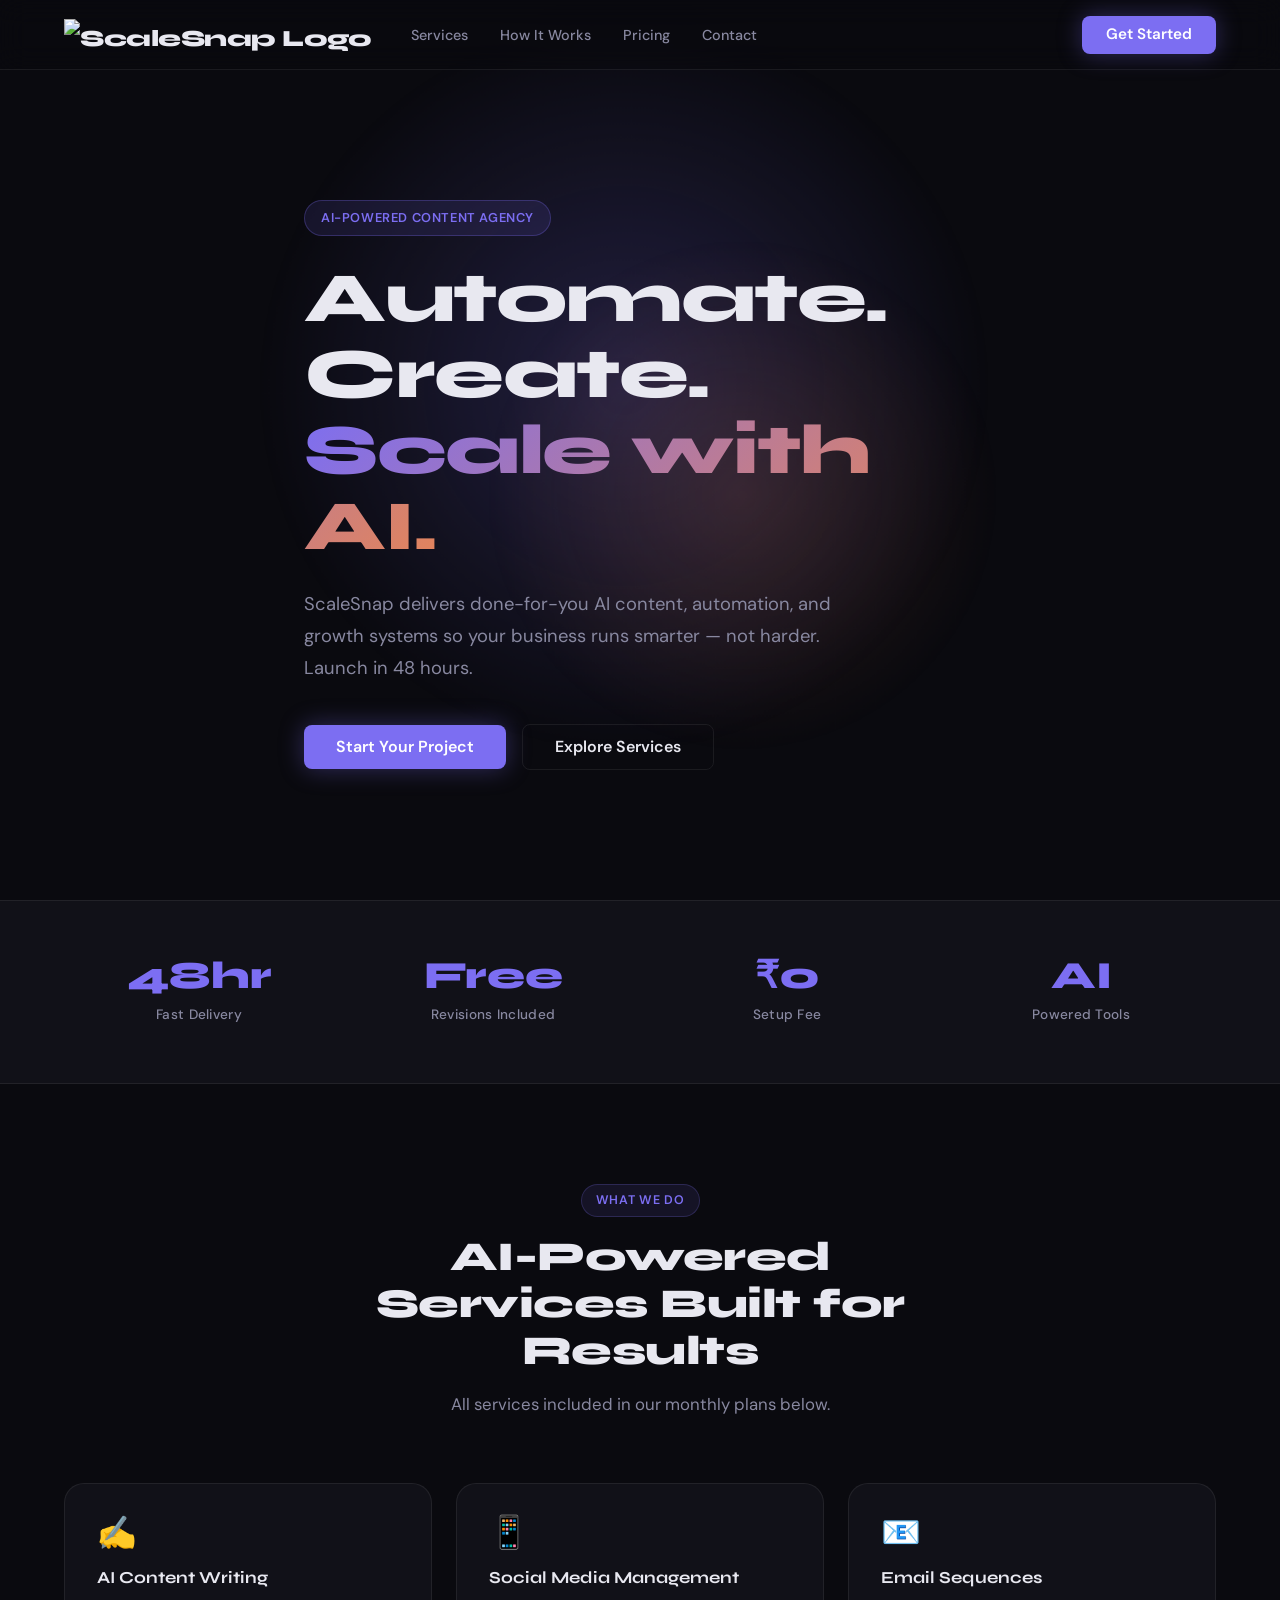
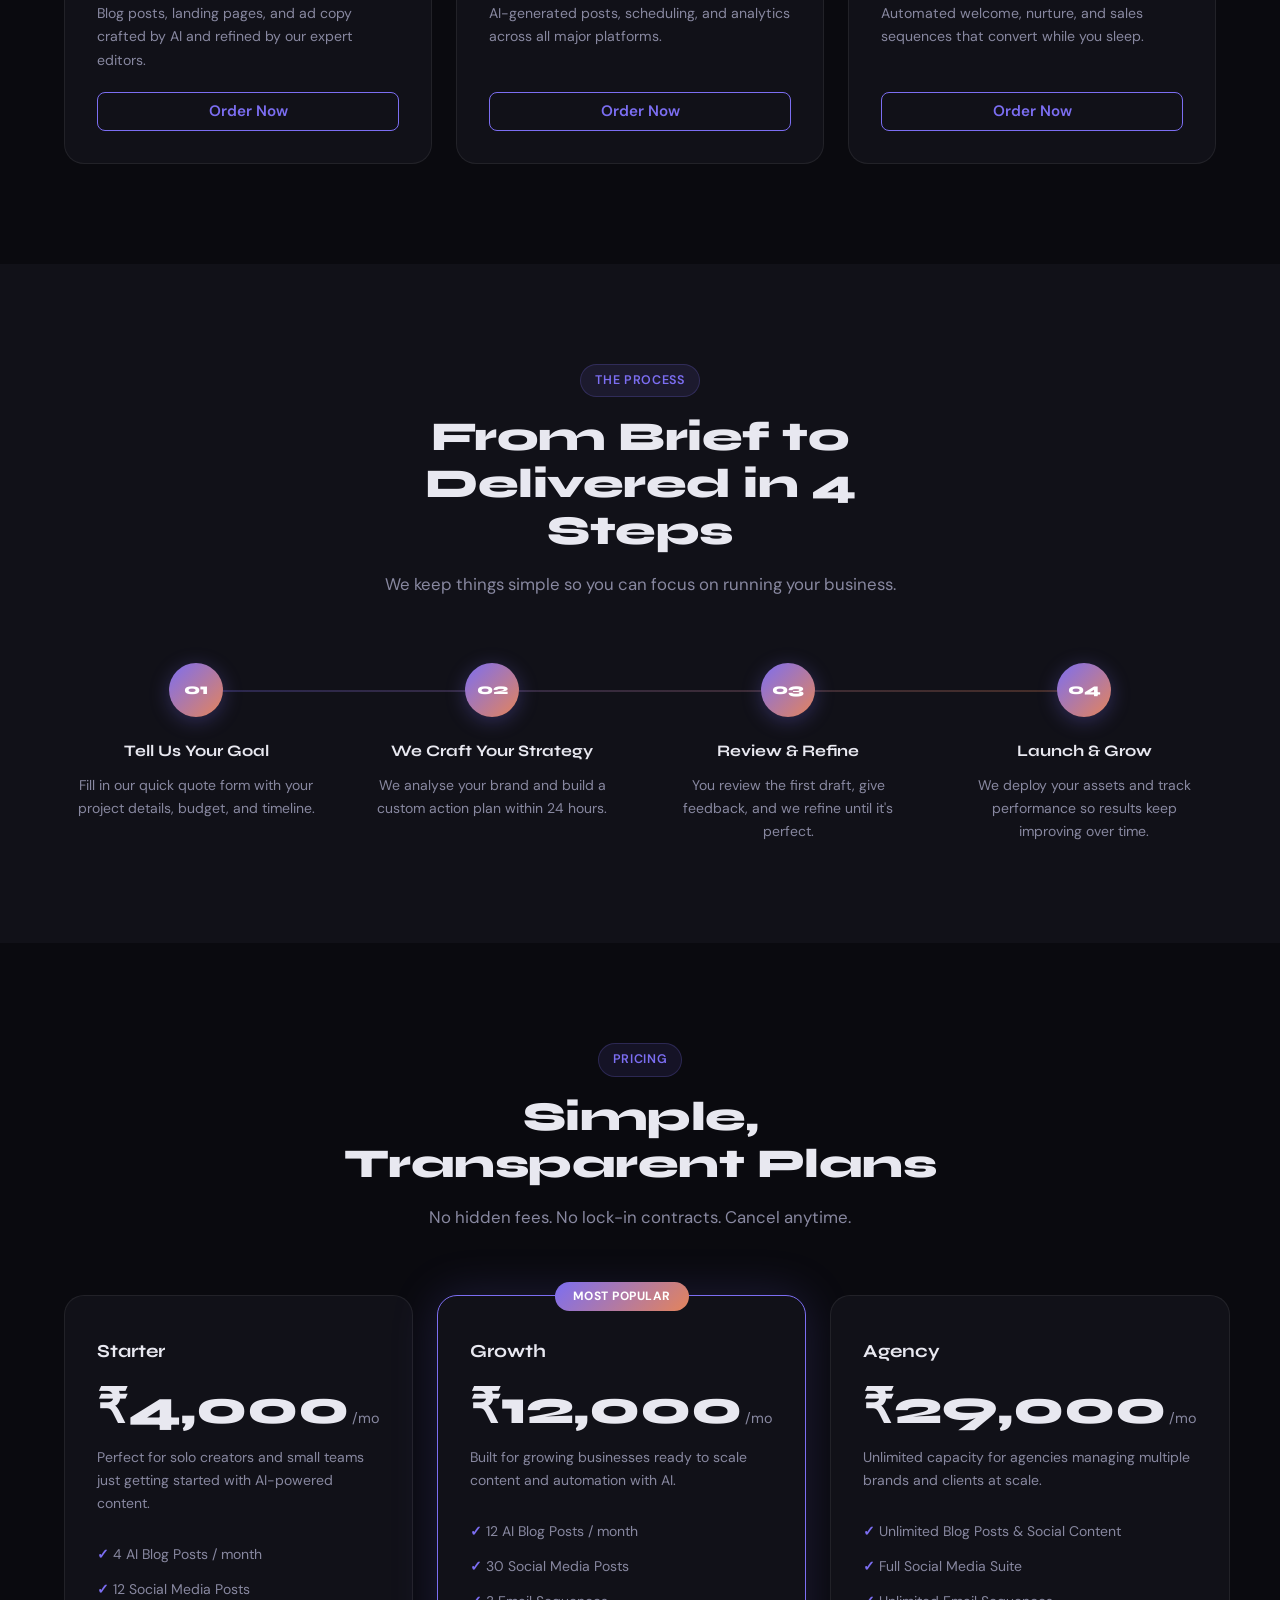
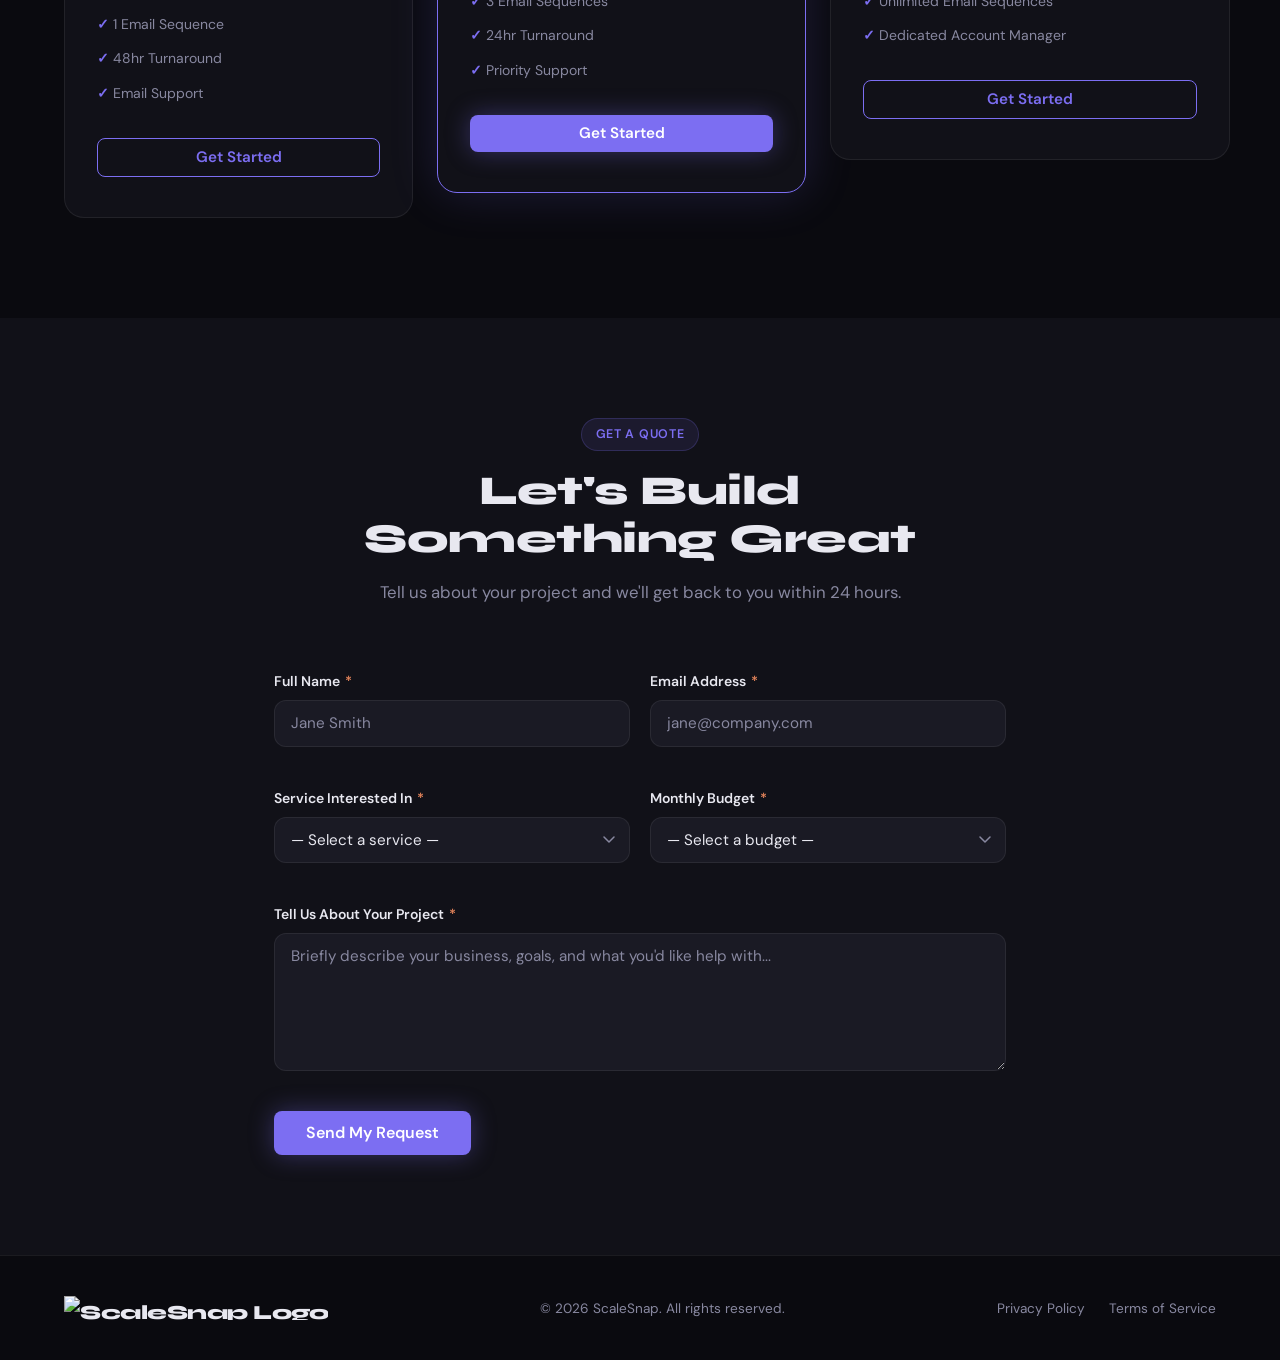
==== docs/index.html @ c2a40d29 "fix: rename website/ to docs/ and move CNAME for GitHub Pages compatibility" ====
<!DOCTYPE html>
<html lang="en">
<head>
  <meta charset="UTF-8" />
  <meta name="viewport" content="width=device-width, initial-scale=1.0" />
  <title>ScaleSnap — AI Content Agency</title>
  <meta name="description" content="ScaleSnap is an AI-powered content writing and digital marketing agency in India. We deliver blogs, social media posts, email sequences and more in 48 hours.">
  <meta name="keywords" content="content writing India, AI content agency, social media marketing India, blog writing service, email marketing India, content writing Mumbai, affordable content writing, AI marketing agency">

  <!-- Open Graph -->
  <meta property="og:title" content="ScaleSnap — AI Services Agency">
  <meta property="og:description" content="AI-powered content writing and marketing services. Delivered in 48 hours. Starting from $29.">
  <meta property="og:url" content="https://scalesnap.in">
  <meta property="og:type" content="website">

  <!-- Canonical -->
  <link rel="canonical" href="https://scalesnap.in">

  <!-- Google Fonts: Syne (headings) + DM Sans (body) -->
  <link rel="preconnect" href="https://fonts.googleapis.com" />
  <link rel="preconnect" href="https://fonts.gstatic.com" crossorigin />
  <link href="https://fonts.googleapis.com/css2?family=Syne:wght@700;800&family=DM+Sans:ital,opsz,wght@0,9..40,400;0,9..40,500;0,9..40,600;1,9..40,400&display=swap" rel="stylesheet" />

  <link rel="icon" href="data:image/svg+xml,<svg xmlns='http://www.w3.org/2000/svg' viewBox='0 0 100 100'><text y='.9em' font-size='90'>🤖</text></svg>" />
  <link rel="stylesheet" href="style.css" />

  <script type="application/ld+json">
  {
    "@context": "https://schema.org",
    "@type": "ProfessionalService",
    "name": "ScaleSnap",
    "url": "https://scalesnap.in",
    "description": "AI-powered content writing and digital marketing agency",
    "address": {
      "@type": "PostalAddress",
      "addressLocality": "Mumbai",
      "addressRegion": "Maharashtra",
      "addressCountry": "IN"
    },
    "priceRange": "₹₹",
    "serviceType": [
      "Content Writing",
      "Social Media Marketing",
      "Email Marketing",
      "SEO Strategy",
      "Video Scripts",
      "Chatbot Setup"
    ]
  }
  </script>
</head>
<body>

  <!-- ============================================================
       STICKY NAVIGATION
       - Logo, nav links, CTA button
       - Hamburger (mobile)
       - Darkens on scroll via .scrolled class added in script.js
  ============================================================ -->
  <nav id="navbar" class="navbar" role="navigation" aria-label="Main navigation">
    <div class="container nav-inner">

      <!-- Logo -->
      <a href="#" class="logo" aria-label="ScaleSnap home" style="display:flex; align-items:center; text-decoration:none; gap:4px;">
        <img src="scalesnap_logo_transparent.svg" alt="ScaleSnap Logo" height="32" style="display:block;">
      </a>

      <!-- Desktop nav links -->
      <ul class="nav-links" id="navLinks" role="list">
        <li><a href="#services">Services</a></li>
        <li><a href="#how-it-works">How It Works</a></li>
        <li><a href="#pricing">Pricing</a></li>
        <li><a href="#contact">Contact</a></li>
      </ul>

      <!-- Desktop CTA -->
      <a href="#contact" class="btn btn-primary nav-cta">Get Started</a>

      <!-- Hamburger button (mobile only) -->
      <button
        class="hamburger"
        id="hamburger"
        aria-label="Toggle navigation menu"
        aria-expanded="false"
        aria-controls="navLinks"
      >
        <span aria-hidden="true"></span>
        <span aria-hidden="true"></span>
        <span aria-hidden="true"></span>
      </button>

    </div>
  </nav>


  <!-- ============================================================
       HERO SECTION
       - Animated CSS glow orbs (two layered orbs)
       - Headline, subtext, two CTA buttons
  ============================================================ -->
  <section id="hero" class="hero" aria-label="Hero">

    <!-- Animated background orbs (pure CSS, no images needed) -->
    <div class="hero-orb hero-orb--1" aria-hidden="true"></div>
    <div class="hero-orb hero-orb--2" aria-hidden="true"></div>

    <div class="container hero-content fade-in">
      <span class="hero-badge">AI-Powered Content Agency</span>

      <h1 class="hero-headline">
        Automate. Create.<br />
        <span class="gradient-text">Scale with AI.</span>
      </h1>

      <p class="hero-subtext">
        ScaleSnap delivers done-for-you AI content, automation, and growth
        systems so your business runs smarter — not harder. Launch in 48 hours.
      </p>

      <div class="hero-actions">
        <a href="#contact" class="btn btn-primary btn-lg">Start Your Project</a>
        <a href="#services" class="btn btn-ghost btn-lg">Explore Services</a>
      </div>
    </div>

  </section>


  <!-- ============================================================
       STATS BAR
       Four key metrics shown in a horizontal strip
  ============================================================ -->
  <section class="stats-bar" aria-label="Key statistics">
    <div class="container stats-grid">

      <div class="stat-item fade-in">
        <span class="stat-number">48hr</span>
        <span class="stat-label">Fast Delivery</span>
      </div>

      <div class="stat-item fade-in">
        <span class="stat-number">Free</span>
        <span class="stat-label">Revisions Included</span>
      </div>

      <div class="stat-item fade-in">
        <span class="stat-number">₹0</span>
        <span class="stat-label">Setup Fee</span>
      </div>

      <div class="stat-item fade-in">
        <span class="stat-number">AI</span>
        <span class="stat-label">Powered Tools</span>
      </div>

    </div>
  </section>


  <!-- ============================================================
       SERVICES SECTION
       6 service cards with prices
       💳 RAZORPAY: Each "Order Now" button has a comment showing
          exactly where to paste your Razorpay payment link.
  ============================================================ -->
  <section id="services" class="section services" aria-label="Services">
    <div class="container">

      <div class="section-header fade-in">
        <span class="section-tag">What We Do</span>
        <h2>AI-Powered Services Built for Results</h2>
        <p>All services included in our monthly plans below.</p>
      </div>

      <div class="services-grid">

        <!-- Service 1: AI Content Writing -->
        <article class="service-card fade-in">
          <div class="service-icon" aria-hidden="true">✍️</div>
          <h3>AI Content Writing</h3>
          <p>Blog posts, landing pages, and ad copy crafted by AI and refined by our expert editors.</p>
          <a href="#contact" class="btn btn-outline">Order Now</a>
        </article>

        <!-- Service 2: Social Media Management -->
        <article class="service-card fade-in">
          <div class="service-icon" aria-hidden="true">📱</div>
          <h3>Social Media Management</h3>
          <p>AI-generated posts, scheduling, and analytics across all major platforms.</p>
          <a href="#contact" class="btn btn-outline">Order Now</a>
        </article>

        <!-- Service 3: Email Sequences -->
        <article class="service-card fade-in">
          <div class="service-icon" aria-hidden="true">📧</div>
          <h3>Email Sequences</h3>
          <p>Automated welcome, nurture, and sales sequences that convert while you sleep.</p>
          <a href="#contact" class="btn btn-outline">Order Now</a>
        </article>

      </div>
    </div>
  </section>


  <!-- ============================================================
       HOW IT WORKS
       4 numbered steps with a visual connector line
  ============================================================ -->
  <section id="how-it-works" class="section how-it-works" aria-label="How it works">
    <div class="container">

      <div class="section-header fade-in">
        <span class="section-tag">The Process</span>
        <h2>From Brief to Delivered in 4 Steps</h2>
        <p>
          We keep things simple so you can focus on running your business.
        </p>
      </div>

      <div class="steps-grid">

        <div class="step fade-in">
          <div class="step-number" aria-hidden="true">01</div>
          <h3>Tell Us Your Goal</h3>
          <p>Fill in our quick quote form with your project details, budget, and timeline.</p>
        </div>

        <div class="step fade-in">
          <div class="step-number" aria-hidden="true">02</div>
          <h3>We Craft Your Strategy</h3>
          <p>We analyse your brand and build a custom action plan within 24 hours.</p>
        </div>

        <div class="step fade-in">
          <div class="step-number" aria-hidden="true">03</div>
          <h3>Review &amp; Refine</h3>
          <p>You review the first draft, give feedback, and we refine until it's perfect.</p>
        </div>

        <div class="step fade-in">
          <div class="step-number" aria-hidden="true">04</div>
          <h3>Launch &amp; Grow</h3>
          <p>We deploy your assets and track performance so results keep improving over time.</p>
        </div>

      </div>
    </div>
  </section>


  <!-- ============================================================
       PRICING SECTION
       3 tiers — Starter, Growth (featured), Agency
       💳 RAZORPAY: Each plan's CTA button has a comment showing
          exactly where to paste your Razorpay payment link.
  ============================================================ -->
  <section id="pricing" class="section pricing" aria-label="Pricing">
    <div class="container">

      <div class="section-header fade-in">
        <span class="section-tag">Pricing</span>
        <h2>Simple, Transparent Plans</h2>
        <p>No hidden fees. No lock-in contracts. Cancel anytime.</p>
      </div>

      <div class="pricing-grid">

        <!-- Plan 1: Starter -->
        <div class="pricing-card fade-in">
          <h3>Starter</h3>
          <div class="price">
            <span class="price-amount">₹4,000</span>
            <span class="price-period">/mo</span>
          </div>
          <p class="price-desc">
            Perfect for solo creators and small teams just getting started with AI-powered content.
          </p>
          <ul class="price-features" aria-label="Starter plan features">
            <li>✓ 4 AI Blog Posts / month</li>
            <li>✓ 12 Social Media Posts</li>
            <li>✓ 1 Email Sequence</li>
            <li>✓ 48hr Turnaround</li>
            <li>✓ Email Support</li>
          </ul>
          <!--
            💳 RAZORPAY — Starter Plan ($49/mo)
            href="https://rzp.io/rzp/5ettcpbh"
          -->
          <a href="https://rzp.io/rzp/5ettcpbh" class="btn btn-outline btn-full">Get Started</a>
        </div>

        <!-- Plan 2: Growth (featured / most popular) -->
        <div class="pricing-card pricing-card--featured fade-in">
          <div class="pricing-badge">Most Popular</div>
          <h3>Growth</h3>
          <div class="price">
            <span class="price-amount">₹12,000</span>
            <span class="price-period">/mo</span>
          </div>
          <p class="price-desc">
            Built for growing businesses ready to scale content and automation with AI.
          </p>
          <ul class="price-features" aria-label="Growth plan features">
            <li>✓ 12 AI Blog Posts / month</li>
            <li>✓ 30 Social Media Posts</li>
            <li>✓ 3 Email Sequences</li>
            <li>✓ 24hr Turnaround</li>
            <li>✓ Priority Support</li>
          </ul>
          <!--
            💳 RAZORPAY — Growth Plan ($149/mo)
            href="https://rzp.io/rzp/rXSdDJ0"
          -->
          <a href="https://rzp.io/rzp/rXSdDJ0" class="btn btn-primary btn-full">Get Started</a>
        </div>

        <!-- Plan 3: Agency -->
        <div class="pricing-card fade-in">
          <h3>Agency</h3>
          <div class="price">
            <span class="price-amount">₹29,000</span>
            <span class="price-period">/mo</span>
          </div>
          <p class="price-desc">
            Unlimited capacity for agencies managing multiple brands and clients at scale.
          </p>
          <ul class="price-features" aria-label="Agency plan features">
            <li>✓ Unlimited Blog Posts & Social Content</li>
            <li>✓ Full Social Media Suite</li>
            <li>✓ Unlimited Email Sequences</li>
            <li>✓ Dedicated Account Manager</li>
          </ul>
          <!--
            💳 RAZORPAY — Agency Plan ($349/mo)
            href="https://rzp.io/rzp/xz3E1vG"
          -->
          <a href="https://rzp.io/rzp/xz3E1vG" class="btn btn-outline btn-full">Get Started</a>
        </div>

      </div>
    </div>
  </section>


  <!-- ============================================================
       CONTACT / QUOTE FORM
       Fields: Name, Email, Service, Budget, Message
       - All fields required with inline error messages
       - Loading spinner on submit button
       - In-page success message on success
       - Redirects to thank-you.html after 2 seconds
  ============================================================ -->
  <section id="contact" class="section contact" aria-label="Get a quote">
    <div class="container contact-inner">

      <div class="section-header fade-in">
        <span class="section-tag">Get a Quote</span>
        <h2>Let's Build Something Great</h2>
        <p>Tell us about your project and we'll get back to you within 24 hours.</p>
      </div>

      <!--
        FORMSPREE: Form submissions go to scalesnap.in@gmail.com via Formspree.
        Sign up free at formspree.io → create form → replace YOUR_FORM_ID below.
      -->
      <form
        id="quoteForm"
        class="quote-form fade-in"
        action="https://formspree.io/f/mojrjlkk"
        method="POST"
        novalidate
      >

        <!-- Name -->
        <div class="form-group">
          <label for="name">Full Name <span class="required-star" aria-hidden="true">*</span></label>
          <input
            type="text"
            id="name"
            name="name"
            placeholder="Jane Smith"
            autocomplete="name"
            aria-required="true"
            aria-describedby="nameError"
          />
          <span class="form-error" id="nameError" role="alert" aria-live="polite"></span>
        </div>

        <!-- Email -->
        <div class="form-group">
          <label for="email">Email Address <span class="required-star" aria-hidden="true">*</span></label>
          <input
            type="email"
            id="email"
            name="email"
            placeholder="jane@company.com"
            autocomplete="email"
            aria-required="true"
            aria-describedby="emailError"
          />
          <span class="form-error" id="emailError" role="alert" aria-live="polite"></span>
        </div>

        <!-- Service dropdown -->
        <div class="form-group">
          <label for="service">Service Interested In <span class="required-star" aria-hidden="true">*</span></label>
          <select
            id="service"
            name="service"
            aria-required="true"
            aria-describedby="serviceError"
          >
            <option value="" disabled selected hidden>— Select a service —</option>
            <option value="ai-content">AI Content Writing</option>
            <option value="social-media">Social Media Management</option>
            <option value="email-sequences">Email Sequences</option>
            <option value="bundle">Custom Bundle</option>
          </select>
          <span class="form-error" id="serviceError" role="alert" aria-live="polite"></span>
        </div>

        <!-- Budget dropdown -->
        <div class="form-group">
          <label for="budget">Monthly Budget <span class="required-star" aria-hidden="true">*</span></label>
          <select
            id="budget"
            name="budget"
            aria-required="true"
            aria-describedby="budgetError"
          >
            <option value="" disabled selected hidden>— Select a budget —</option>
            <option value="under-50">Under $50</option>
            <option value="50-150">$50 – $150</option>
            <option value="150-350">$150 – $350</option>
            <option value="350-plus">$350+</option>
          </select>
          <span class="form-error" id="budgetError" role="alert" aria-live="polite"></span>
        </div>

        <!-- Message textarea (full width) -->
        <div class="form-group form-group--full">
          <label for="message">Tell Us About Your Project <span class="required-star" aria-hidden="true">*</span></label>
          <textarea
            id="message"
            name="message"
            rows="5"
            placeholder="Briefly describe your business, goals, and what you'd like help with..."
            aria-required="true"
            aria-describedby="messageError"
          ></textarea>
          <span class="form-error" id="messageError" role="alert" aria-live="polite"></span>
        </div>

        <!-- Submit button (full width) -->
        <div class="form-group form-group--full form-submit-wrap">
          <button type="submit" class="btn btn-primary btn-lg" id="submitBtn">
            <span class="btn-text">Send My Request</span>
            <!-- Spinner shown while submitting -->
            <span class="btn-spinner" aria-hidden="true"></span>
          </button>
        </div>

        <!-- In-page success message (hidden until form submits successfully) -->
        <div
          class="form-success"
          id="formSuccess"
          role="status"
          aria-live="polite"
          hidden
        >
          <span class="success-icon" aria-hidden="true">🎉</span>
          <strong>You're all set! Your request has been received.</strong>
          <p>Redirecting you to your confirmation page in a moment…</p>
        </div>

      </form>
    </div>
  </section>


  <!-- ============================================================
       FOOTER
  ============================================================ -->
  <footer class="footer" role="contentinfo">
    <div class="container footer-inner">
      <a href="#" class="logo footer-logo" aria-label="ScaleSnap home" style="display:flex; align-items:center; text-decoration:none; gap:4px;">
        <img src="scalesnap_logo_transparent.svg" alt="ScaleSnap Logo" height="24" style="display:block;">
      </a>
      <p class="footer-copy">&copy; 2026 ScaleSnap. All rights reserved.</p>
      <nav class="footer-links" aria-label="Footer links">
        <!--
          💳 RAZORPAY: You can optionally link to a standalone payment page here.
          Replace "#" with your Razorpay hosted payment page URL if needed.
        -->
        <a href="#">Privacy Policy</a>
        <a href="#">Terms of Service</a>
      </nav>
    </div>
  </footer>


  <!-- Back-to-top button (appears after 300px scroll, handled by script.js) -->
  <button
    class="back-to-top"
    id="backToTop"
    aria-label="Scroll back to top"
    title="Back to top"
  >&#8679;</button>


  <script src="script.js"></script>
</body>
</html>
---- docs/style.css ----
/* ============================================================
   SCALESNAP — STYLESHEET
   Dark theme AI agency website
   Pure CSS — no frameworks
   ============================================================ */


/* ============================================================
   1. CSS CUSTOM PROPERTIES (design tokens)
   Change colours/fonts here — they cascade everywhere.
============================================================ */
:root {
  /* Colours */
  --bg:           #0a0a0f;   /* page background */
  --surface:      #111118;   /* card / section background */
  --surface-2:    #1a1a24;   /* input / elevated surface */
  --border:       rgba(255, 255, 255, 0.07);
  --accent:       #7c6ef2;   /* purple */
  --accent-hover: #9183f5;
  --accent-2:     #e4845a;   /* orange */
  --text:         #e8e8f0;
  --text-muted:   #8888a0;
  --error:        #e05a5a;

  /* Typography */
  --font-head: 'Syne', sans-serif;
  --font-body: 'DM Sans', sans-serif;

  /* Spacing / Layout */
  --radius:     12px;
  --radius-lg:  20px;
  --container:  1200px;
  --nav-h:      70px;

  /* Motion */
  --transition: 0.25s ease;
}


/* ============================================================
   2. RESET & BASE
============================================================ */
*,
*::before,
*::after {
  box-sizing: border-box;
  margin: 0;
  padding: 0;
}

html {
  scroll-behavior: smooth;
  font-size: 16px;
  -webkit-text-size-adjust: 100%;
}

body {
  background-color: var(--bg);
  color: var(--text);
  font-family: var(--font-body);
  font-size: 1rem;
  line-height: 1.7;
  overflow-x: hidden;
}

img,
svg {
  display: block;
  max-width: 100%;
}

a {
  color: inherit;
  text-decoration: none;
}

ul {
  list-style: none;
}

button {
  font-family: var(--font-body);
}


/* ============================================================
   3. UTILITY CLASSES
============================================================ */

/* Centred max-width wrapper */
.container {
  width: 100%;
  max-width: var(--container);
  margin-inline: auto;
  padding-inline: 24px;
}

/* Purple → orange gradient text */
.gradient-text {
  background: linear-gradient(135deg, var(--accent) 0%, var(--accent-2) 100%);
  -webkit-background-clip: text;
  -webkit-text-fill-color: transparent;
  background-clip: text;
}


/* ============================================================
   4. BUTTONS
============================================================ */
.btn {
  display: inline-flex;
  align-items: center;
  justify-content: center;
  gap: 8px;
  padding: 11px 24px;
  border-radius: 8px;
  font-family: var(--font-body);
  font-size: 0.95rem;
  font-weight: 600;
  line-height: 1;
  cursor: pointer;
  border: none;
  transition: background var(--transition),
              color var(--transition),
              border-color var(--transition),
              box-shadow var(--transition),
              transform var(--transition);
  white-space: nowrap;
  text-decoration: none;
  position: relative;
  overflow: hidden;
}

.btn-lg {
  padding: 14px 32px;
  font-size: 1rem;
}

/* Primary — filled purple */
.btn-primary {
  background: var(--accent);
  color: #fff;
  box-shadow: 0 0 24px rgba(124, 110, 242, 0.35);
}
.btn-primary:hover {
  background: var(--accent-hover);
  box-shadow: 0 0 40px rgba(124, 110, 242, 0.55);
  transform: translateY(-2px);
}
.btn-primary:active {
  transform: translateY(0);
}

/* Ghost — transparent with border */
.btn-ghost {
  background: transparent;
  color: var(--text);
  border: 1px solid var(--border);
}
.btn-ghost:hover {
  background: var(--surface-2);
  border-color: var(--accent);
  color: var(--accent);
  transform: translateY(-2px);
}

/* Outline — transparent with accent border */
.btn-outline {
  background: transparent;
  color: var(--accent);
  border: 1px solid var(--accent);
}
.btn-outline:hover {
  background: var(--accent);
  color: #fff;
  transform: translateY(-2px);
}

/* Full-width variant */
.btn-full {
  width: 100%;
}

/* Loading state */
.btn-spinner {
  display: none;
  width: 16px;
  height: 16px;
  border: 2px solid rgba(255, 255, 255, 0.3);
  border-top-color: #fff;
  border-radius: 50%;
  animation: spin 0.7s linear infinite;
  flex-shrink: 0;
}

.btn--loading {
  pointer-events: none;
}

.btn--loading .btn-text {
  opacity: 0.6;
}

.btn--loading .btn-spinner {
  display: inline-block;
}


/* ============================================================
   5. FADE-IN SCROLL ANIMATIONS
   Elements start hidden; script.js adds .visible when
   they enter the viewport via IntersectionObserver.
============================================================ */
.fade-in {
  opacity: 0;
  transform: translateY(28px);
  transition: opacity 0.55s ease, transform 0.55s ease;
}

.fade-in.visible {
  opacity: 1;
  transform: translateY(0);
}


/* ============================================================
   6. NAVIGATION
============================================================ */
.navbar {
  position: fixed;
  top: 0;
  left: 0;
  right: 0;
  z-index: 200;
  height: var(--nav-h);
  background: rgba(10, 10, 15, 0.45);
  backdrop-filter: blur(14px);
  -webkit-backdrop-filter: blur(14px);
  border-bottom: 1px solid var(--border);
  transition: background var(--transition);
}

/* Darker on scroll — class added by script.js */
.navbar.scrolled {
  background: rgba(10, 10, 15, 0.92);
}

.nav-inner {
  display: flex;
  align-items: center;
  height: var(--nav-h);
  gap: 40px;
}

/* Logo */
.logo {
  font-family: var(--font-head);
  font-size: 1.45rem;
  font-weight: 800;
  letter-spacing: -0.5px;
  flex-shrink: 0;
  color: var(--text);
  transition: opacity var(--transition);
}
.logo:hover {
  opacity: 0.85;
}
.logo span {
  color: var(--accent);
}

/* Nav links (desktop) */
.nav-links {
  display: flex;
  align-items: center;
  gap: 32px;
  margin-right: auto;
}

.nav-links a {
  color: var(--text-muted);
  font-size: 0.9rem;
  font-weight: 500;
  transition: color var(--transition);
}

.nav-links a:hover {
  color: var(--text);
}

/* CTA button in nav */
.nav-cta {
  margin-left: auto;
}

/* Hamburger button (hidden on desktop) */
.hamburger {
  display: none;
  flex-direction: column;
  justify-content: center;
  gap: 5px;
  width: 40px;
  height: 40px;
  background: none;
  border: none;
  cursor: pointer;
  padding: 4px;
  margin-left: auto;
  flex-shrink: 0;
}

.hamburger span {
  display: block;
  width: 24px;
  height: 2px;
  background: var(--text);
  border-radius: 2px;
  transition: transform 0.3s ease, opacity 0.3s ease;
}

/* Hamburger → X animation when menu is open */
.hamburger.active span:nth-child(1) {
  transform: translateY(7px) rotate(45deg);
}
.hamburger.active span:nth-child(2) {
  opacity: 0;
  transform: scaleX(0);
}
.hamburger.active span:nth-child(3) {
  transform: translateY(-7px) rotate(-45deg);
}


/* ============================================================
   7. HERO SECTION
============================================================ */
.hero {
  position: relative;
  min-height: 100vh;
  display: flex;
  align-items: center;
  overflow: hidden;
  padding-top: var(--nav-h);
}

/* -- Animated glow orbs -- */
.hero-orb {
  position: absolute;
  border-radius: 50%;
  pointer-events: none;
  will-change: transform, opacity;
}

.hero-orb--1 {
  width: 800px;
  height: 800px;
  background: radial-gradient(circle at center,
    rgba(124, 110, 242, 0.22) 0%,
    transparent 65%
  );
  top: 50%;
  left: 50%;
  transform: translate(-52%, -58%);
  animation: orbFloat 7s ease-in-out infinite alternate;
}

.hero-orb--2 {
  width: 560px;
  height: 560px;
  background: radial-gradient(circle at center,
    rgba(228, 132, 90, 0.16) 0%,
    transparent 65%
  );
  top: 55%;
  left: 58%;
  transform: translate(-50%, -50%);
  animation: orbFloat 9s ease-in-out infinite alternate-reverse;
  animation-delay: 2s;
}

@keyframes orbFloat {
  0%   { transform: translate(-52%, -58%) scale(1);    opacity: 0.6; }
  100% { transform: translate(-52%, -58%) scale(1.25); opacity: 1;   }
}

/* Offset the second orb from the same transform origin */
.hero-orb--2 {
  animation-name: orbFloat2;
}

@keyframes orbFloat2 {
  0%   { transform: translate(-50%, -50%) scale(1);    opacity: 0.5; }
  100% { transform: translate(-44%, -44%) scale(1.15); opacity: 0.9; }
}

/* Hero content sits on top of orbs */
.hero-content {
  position: relative;
  z-index: 1;
  max-width: 720px;
  padding-block: 80px;
}

.hero-badge {
  display: inline-block;
  background: rgba(124, 110, 242, 0.12);
  color: var(--accent);
  border: 1px solid rgba(124, 110, 242, 0.28);
  border-radius: 100px;
  padding: 6px 16px;
  font-size: 0.8rem;
  font-weight: 600;
  letter-spacing: 0.6px;
  text-transform: uppercase;
  margin-bottom: 24px;
}

.hero-headline {
  font-family: var(--font-head);
  font-size: clamp(2.6rem, 5.5vw, 4.8rem);
  font-weight: 800;
  line-height: 1.08;
  letter-spacing: -1.5px;
  margin-bottom: 24px;
}

.hero-subtext {
  font-size: clamp(1rem, 1.8vw, 1.15rem);
  color: var(--text-muted);
  max-width: 540px;
  margin-bottom: 40px;
  line-height: 1.75;
}

.hero-actions {
  display: flex;
  align-items: center;
  gap: 16px;
  flex-wrap: wrap;
}


/* ============================================================
   8. STATS BAR
============================================================ */
.stats-bar {
  background: var(--surface);
  border-block: 1px solid var(--border);
  padding-block: 44px;
}

.stats-grid {
  display: grid;
  grid-template-columns: repeat(4, 1fr);
  gap: 24px;
}

.stat-item {
  display: flex;
  flex-direction: column;
  align-items: center;
  text-align: center;
  padding: 12px;
}

.stat-number {
  display: block;
  font-family: var(--font-head);
  font-size: clamp(1.8rem, 3vw, 2.4rem);
  font-weight: 800;
  color: var(--accent);
  line-height: 1;
  margin-bottom: 8px;
}

.stat-label {
  font-size: 0.85rem;
  color: var(--text-muted);
  font-weight: 500;
  letter-spacing: 0.3px;
}


/* ============================================================
   9. SHARED SECTION STYLES
============================================================ */
.section {
  padding-block: 100px;
}

.section-header {
  text-align: center;
  max-width: 620px;
  margin-inline: auto;
  margin-bottom: 64px;
}

.section-tag {
  display: inline-block;
  background: rgba(124, 110, 242, 0.1);
  color: var(--accent);
  border: 1px solid rgba(124, 110, 242, 0.22);
  border-radius: 100px;
  padding: 5px 14px;
  font-size: 0.78rem;
  font-weight: 600;
  letter-spacing: 0.7px;
  text-transform: uppercase;
  margin-bottom: 16px;
}

.section-header h2 {
  font-family: var(--font-head);
  font-size: clamp(1.9rem, 3.2vw, 2.7rem);
  font-weight: 800;
  letter-spacing: -0.5px;
  line-height: 1.15;
  margin-bottom: 16px;
}

.section-header p {
  color: var(--text-muted);
  font-size: 1.05rem;
  line-height: 1.7;
}


/* ============================================================
   10. SERVICES GRID
============================================================ */
.services {
  background: var(--bg);
}

.services-grid {
  display: grid;
  grid-template-columns: repeat(3, 1fr);
  gap: 24px;
}

.service-card {
  background: var(--surface);
  border: 1px solid var(--border);
  border-radius: var(--radius-lg);
  padding: 32px;
  display: flex;
  flex-direction: column;
  gap: 0;
  transition: transform var(--transition),
              border-color var(--transition),
              box-shadow var(--transition);
}

.service-card:hover {
  transform: translateY(-6px);
  border-color: rgba(124, 110, 242, 0.4);
  box-shadow: 0 12px 48px rgba(124, 110, 242, 0.14);
}

.service-icon {
  font-size: 2rem;
  margin-bottom: 16px;
  display: block;
  line-height: 1;
}

.service-card h3 {
  font-family: var(--font-head);
  font-size: 1.05rem;
  font-weight: 700;
  margin-bottom: 10px;
  color: var(--text);
}

.service-card p {
  color: var(--text-muted);
  font-size: 0.88rem;
  line-height: 1.65;
  flex: 1;
  margin-bottom: 20px;
}

.service-price {
  font-size: 0.88rem;
  color: var(--text-muted);
  margin-bottom: 20px;
}

.service-price strong {
  color: var(--accent-2);
  font-size: 1.15rem;
  font-weight: 700;
}


/* ============================================================
   11. HOW IT WORKS
============================================================ */
.how-it-works {
  background: var(--surface);
}

.steps-grid {
  display: grid;
  grid-template-columns: repeat(4, 1fr);
  gap: 32px;
  position: relative;
}

/* Horizontal connector line between steps (desktop only) */
.steps-grid::before {
  content: '';
  position: absolute;
  top: 27px; /* aligns with center of step number circles */
  left: calc(12.5% + 12px);
  right: calc(12.5% + 12px);
  height: 2px;
  background: linear-gradient(90deg, var(--accent), var(--accent-2));
  opacity: 0.25;
  pointer-events: none;
}

.step {
  display: flex;
  flex-direction: column;
  align-items: center;
  text-align: center;
  padding: 0 8px;
  position: relative;
  z-index: 1; /* sits above the connector line */
}

.step-number {
  display: inline-flex;
  align-items: center;
  justify-content: center;
  width: 54px;
  height: 54px;
  border-radius: 50%;
  background: linear-gradient(135deg, var(--accent) 0%, var(--accent-2) 100%);
  font-family: var(--font-head);
  font-size: 0.95rem;
  font-weight: 800;
  color: #fff;
  margin-bottom: 20px;
  flex-shrink: 0;
  box-shadow: 0 4px 20px rgba(124, 110, 242, 0.3);
}

.step h3 {
  font-family: var(--font-head);
  font-size: 1rem;
  font-weight: 700;
  margin-bottom: 10px;
  color: var(--text);
}

.step p {
  color: var(--text-muted);
  font-size: 0.875rem;
  line-height: 1.65;
}


/* ============================================================
   12. PRICING
============================================================ */
.pricing {
  background: var(--bg);
}

.pricing-grid {
  display: grid;
  grid-template-columns: repeat(3, 1fr);
  gap: 24px;
  align-items: start;
}

.pricing-card {
  background: var(--surface);
  border: 1px solid var(--border);
  border-radius: var(--radius-lg);
  padding: 40px 32px;
  position: relative;
  transition: transform var(--transition), box-shadow var(--transition);
}

.pricing-card:hover {
  transform: translateY(-4px);
}

/* Featured card styling */
.pricing-card--featured {
  border-color: var(--accent);
  box-shadow: 0 0 48px rgba(124, 110, 242, 0.18);
  transform: scale(1.04);
}

.pricing-card--featured:hover {
  transform: scale(1.04) translateY(-4px);
}

.pricing-badge {
  position: absolute;
  top: -14px;
  left: 50%;
  transform: translateX(-50%);
  background: linear-gradient(135deg, var(--accent) 0%, var(--accent-2) 100%);
  color: #fff;
  font-size: 0.75rem;
  font-weight: 700;
  padding: 4px 18px;
  border-radius: 100px;
  letter-spacing: 0.5px;
  text-transform: uppercase;
  white-space: nowrap;
}

.pricing-card h3 {
  font-family: var(--font-head);
  font-size: 1.15rem;
  font-weight: 700;
  margin-bottom: 16px;
  color: var(--text);
}

.price {
  display: flex;
  align-items: baseline;
  gap: 3px;
  margin-bottom: 14px;
}

.price-amount {
  font-family: var(--font-head);
  font-size: 3rem;
  font-weight: 800;
  color: var(--text);
  line-height: 1;
}

.price-period {
  color: var(--text-muted);
  font-size: 0.9rem;
}

.price-desc {
  color: var(--text-muted);
  font-size: 0.875rem;
  line-height: 1.65;
  margin-bottom: 28px;
}

.price-features {
  display: flex;
  flex-direction: column;
  gap: 11px;
  margin-bottom: 32px;
}

.price-features li {
  font-size: 0.875rem;
  color: var(--text-muted);
}

/* Style the checkmark character */
.price-features li::first-letter {
  color: var(--accent);
  font-weight: 700;
}


/* ============================================================
   13. CONTACT / QUOTE FORM
============================================================ */
.contact {
  background: var(--surface);
}

.contact-inner {
  max-width: 780px;
  margin-inline: auto;
}

/* Two-column form grid */
.quote-form {
  display: grid;
  grid-template-columns: 1fr 1fr;
  gap: 20px;
}

.form-group {
  display: flex;
  flex-direction: column;
  gap: 6px;
}

/* Full-width form group spans both columns */
.form-group--full {
  grid-column: 1 / -1;
}

label {
  font-size: 0.875rem;
  font-weight: 600;
  color: var(--text);
}

.required-star {
  color: var(--accent-2);
  margin-left: 2px;
}

/* Shared input/select/textarea styles */
input,
select,
textarea {
  background: var(--surface-2);
  border: 1px solid var(--border);
  border-radius: var(--radius);
  color: var(--text);
  font-family: var(--font-body);
  font-size: 0.95rem;
  line-height: 1.5;
  padding: 11px 16px;
  width: 100%;
  outline: none;
  transition: border-color var(--transition), box-shadow var(--transition);
}

/* Custom select arrow */
select {
  appearance: none;
  -webkit-appearance: none;
  background-image: url("data:image/svg+xml,%3Csvg xmlns='http://www.w3.org/2000/svg' width='12' height='7' viewBox='0 0 12 7'%3E%3Cpath d='M1 1l5 5 5-5' stroke='%238888a0' stroke-width='1.5' fill='none' stroke-linecap='round' stroke-linejoin='round'/%3E%3C/svg%3E");
  background-repeat: no-repeat;
  background-position: right 14px center;
  padding-right: 40px;
  cursor: pointer;
}

/* Placeholder colour */
input::placeholder,
textarea::placeholder {
  color: var(--text-muted);
  opacity: 1;
}

/* Select placeholder option */
select option[value=""] {
  color: var(--text-muted);
}

select option {
  background: var(--surface-2);
  color: var(--text);
}

/* Focus ring */
input:focus,
select:focus,
textarea:focus {
  border-color: var(--accent);
  box-shadow: 0 0 0 3px rgba(124, 110, 242, 0.18);
}

/* Error state */
input.error,
select.error,
textarea.error {
  border-color: var(--error);
  box-shadow: 0 0 0 3px rgba(224, 90, 90, 0.15);
}

textarea {
  resize: vertical;
  min-height: 120px;
}

/* Inline validation error text */
.form-error {
  font-size: 0.8rem;
  color: var(--error);
  min-height: 1.1em;
  line-height: 1.4;
}

.form-submit-wrap {
  align-items: flex-start;
}

/* Success message shown after submit */
.form-success {
  grid-column: 1 / -1;
  background: rgba(124, 110, 242, 0.08);
  border: 1px solid rgba(124, 110, 242, 0.25);
  border-radius: var(--radius);
  padding: 28px;
  text-align: center;
  animation: fadeSlideUp 0.4s ease both;
}

.form-success .success-icon {
  font-size: 2.2rem;
  display: block;
  margin-bottom: 10px;
}

.form-success strong {
  font-size: 1.05rem;
  display: block;
  margin-bottom: 6px;
}

.form-success p {
  color: var(--text-muted);
  font-size: 0.9rem;
}


/* ============================================================
   14. FOOTER
============================================================ */
.footer {
  background: var(--bg);
  border-top: 1px solid var(--border);
  padding-block: 40px;
}

.footer-inner {
  display: flex;
  align-items: center;
  justify-content: space-between;
  flex-wrap: wrap;
  gap: 16px;
}

.footer-logo {
  font-size: 1.25rem;
}

.footer-copy {
  color: var(--text-muted);
  font-size: 0.85rem;
}

.footer-links {
  display: flex;
  gap: 24px;
}

.footer-links a {
  color: var(--text-muted);
  font-size: 0.85rem;
  transition: color var(--transition);
}

.footer-links a:hover {
  color: var(--accent);
}


/* ============================================================
   15. BACK TO TOP BUTTON
============================================================ */
.back-to-top {
  position: fixed;
  bottom: 32px;
  right: 32px;
  width: 48px;
  height: 48px;
  background: var(--accent);
  color: #fff;
  border: none;
  border-radius: 50%;
  font-size: 1.6rem;
  line-height: 1;
  cursor: pointer;
  /* Hidden by default — script.js adds .visible after 300px scroll */
  opacity: 0;
  pointer-events: none;
  transform: translateY(16px);
  transition: opacity var(--transition),
              transform var(--transition),
              background var(--transition);
  box-shadow: 0 4px 24px rgba(124, 110, 242, 0.35);
  z-index: 150;
}

.back-to-top.visible {
  opacity: 1;
  pointer-events: auto;
  transform: translateY(0);
}

.back-to-top:hover {
  background: var(--accent-hover);
  transform: translateY(-3px);
}


/* ============================================================
   16. KEYFRAME ANIMATIONS
============================================================ */
@keyframes spin {
  to { transform: rotate(360deg); }
}

@keyframes fadeSlideUp {
  from { opacity: 0; transform: translateY(14px); }
  to   { opacity: 1; transform: translateY(0); }
}


/* ============================================================
   17. RESPONSIVE — TABLET (≤1024px)
============================================================ */
@media (max-width: 1024px) {
  .services-grid {
    grid-template-columns: repeat(2, 1fr);
  }

  .pricing-grid {
    grid-template-columns: 1fr;
    max-width: 460px;
    margin-inline: auto;
  }

  /* Remove scale on featured card since they're stacked */
  .pricing-card--featured {
    transform: none;
  }
  .pricing-card--featured:hover {
    transform: translateY(-4px);
  }

  .steps-grid {
    grid-template-columns: repeat(2, 1fr);
    gap: 40px 32px;
  }

  /* Hide the connector line on 2-column layout */
  .steps-grid::before {
    display: none;
  }

  .stats-grid {
    grid-template-columns: repeat(2, 1fr);
  }
}


/* ============================================================
   18. RESPONSIVE — MOBILE (≤768px)
============================================================ */
@media (max-width: 768px) {
  :root {
    --nav-h: 60px;
  }

  /* -- Nav -- */
  /* Hide desktop links, show hamburger */
  .nav-links {
    position: fixed;
    top: var(--nav-h);
    left: 0;
    right: 0;
    background: rgba(10, 10, 15, 0.97);
    backdrop-filter: blur(14px);
    -webkit-backdrop-filter: blur(14px);
    flex-direction: column;
    align-items: stretch;
    gap: 0;
    padding: 8px 0 16px;
    border-bottom: 1px solid var(--border);
    /* Slide up and fade out by default */
    transform: translateY(-110%);
    opacity: 0;
    pointer-events: none;
    transition: transform 0.3s ease, opacity 0.3s ease;
    z-index: 199;
  }

  /* Open state — script.js adds .open */
  .nav-links.open {
    transform: translateY(0);
    opacity: 1;
    pointer-events: auto;
  }

  .nav-links li a {
    display: block;
    padding: 14px 24px;
    font-size: 1rem;
    font-weight: 500;
    border-bottom: 1px solid var(--border);
    color: var(--text);
  }

  .nav-links li:last-child a {
    border-bottom: none;
  }

  /* Hide desktop CTA, show hamburger */
  .nav-cta {
    display: none;
  }

  .hamburger {
    display: flex;
  }

  /* -- Hero -- */
  .hero-headline {
    font-size: clamp(2rem, 8vw, 2.8rem);
    letter-spacing: -0.8px;
  }

  .hero-subtext {
    font-size: 1rem;
  }

  .hero-orb--1 {
    width: 420px;
    height: 420px;
  }

  .hero-orb--2 {
    width: 300px;
    height: 300px;
  }

  /* -- Sections -- */
  .section {
    padding-block: 72px;
  }

  .section-header {
    margin-bottom: 40px;
  }

  /* -- Services -- */
  .services-grid {
    grid-template-columns: 1fr;
  }

  /* -- Steps -- */
  .steps-grid {
    grid-template-columns: 1fr;
    gap: 32px;
  }

  /* -- Stats -- */
  .stats-grid {
    grid-template-columns: repeat(2, 1fr);
    gap: 16px;
  }

  /* -- Form -- */
  .quote-form {
    grid-template-columns: 1fr;
  }

  /* -- Footer -- */
  .footer-inner {
    flex-direction: column;
    align-items: center;
    text-align: center;
  }

  .footer-links {
    justify-content: center;
  }

  /* -- Back to top -- */
  .back-to-top {
    bottom: 20px;
    right: 20px;
    width: 44px;
    height: 44px;
    font-size: 1.4rem;
  }
}


/* ============================================================
   19. RESPONSIVE — SMALL MOBILE (≤480px)
============================================================ */
@media (max-width: 480px) {
  .hero-actions {
    flex-direction: column;
    align-items: stretch;
  }

  .hero-actions .btn {
    width: 100%;
    text-align: center;
  }

  .pricing-card {
    padding: 32px 24px;
  }

  .service-card {
    padding: 24px;
  }
}
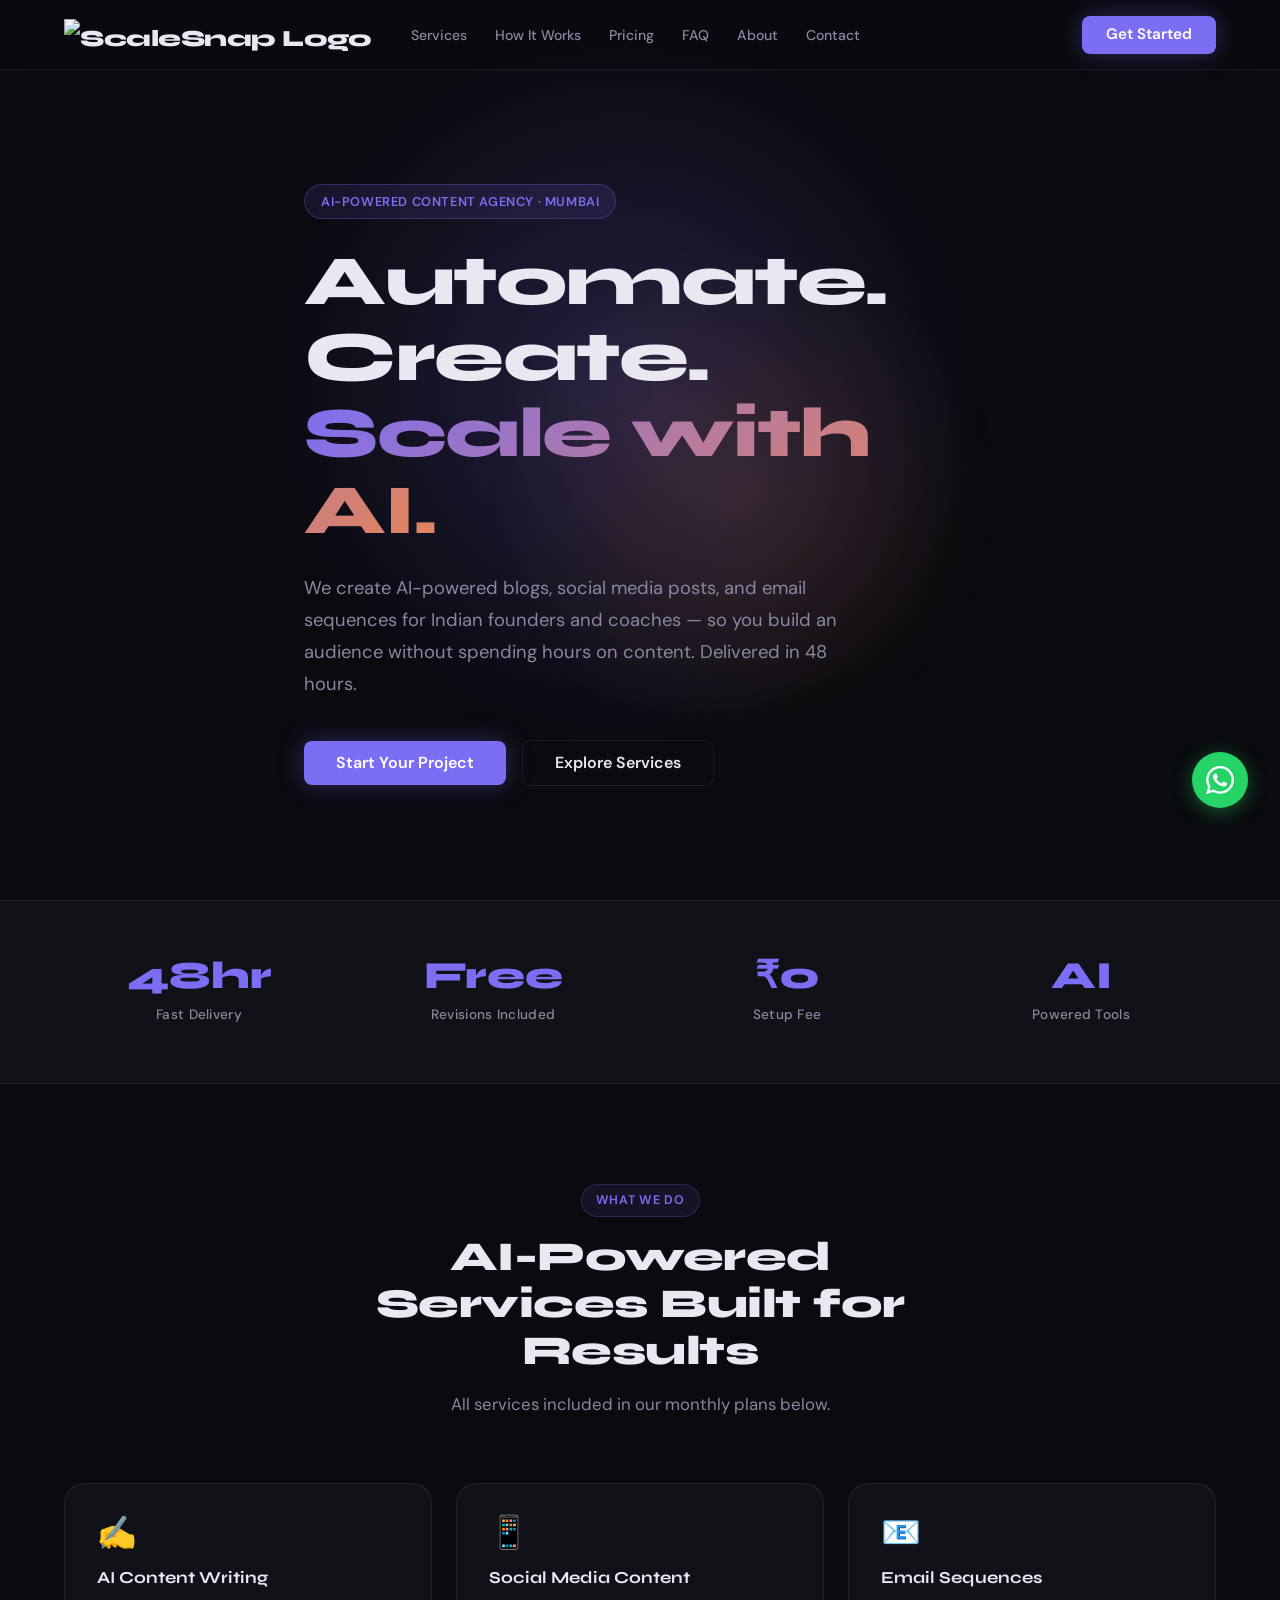
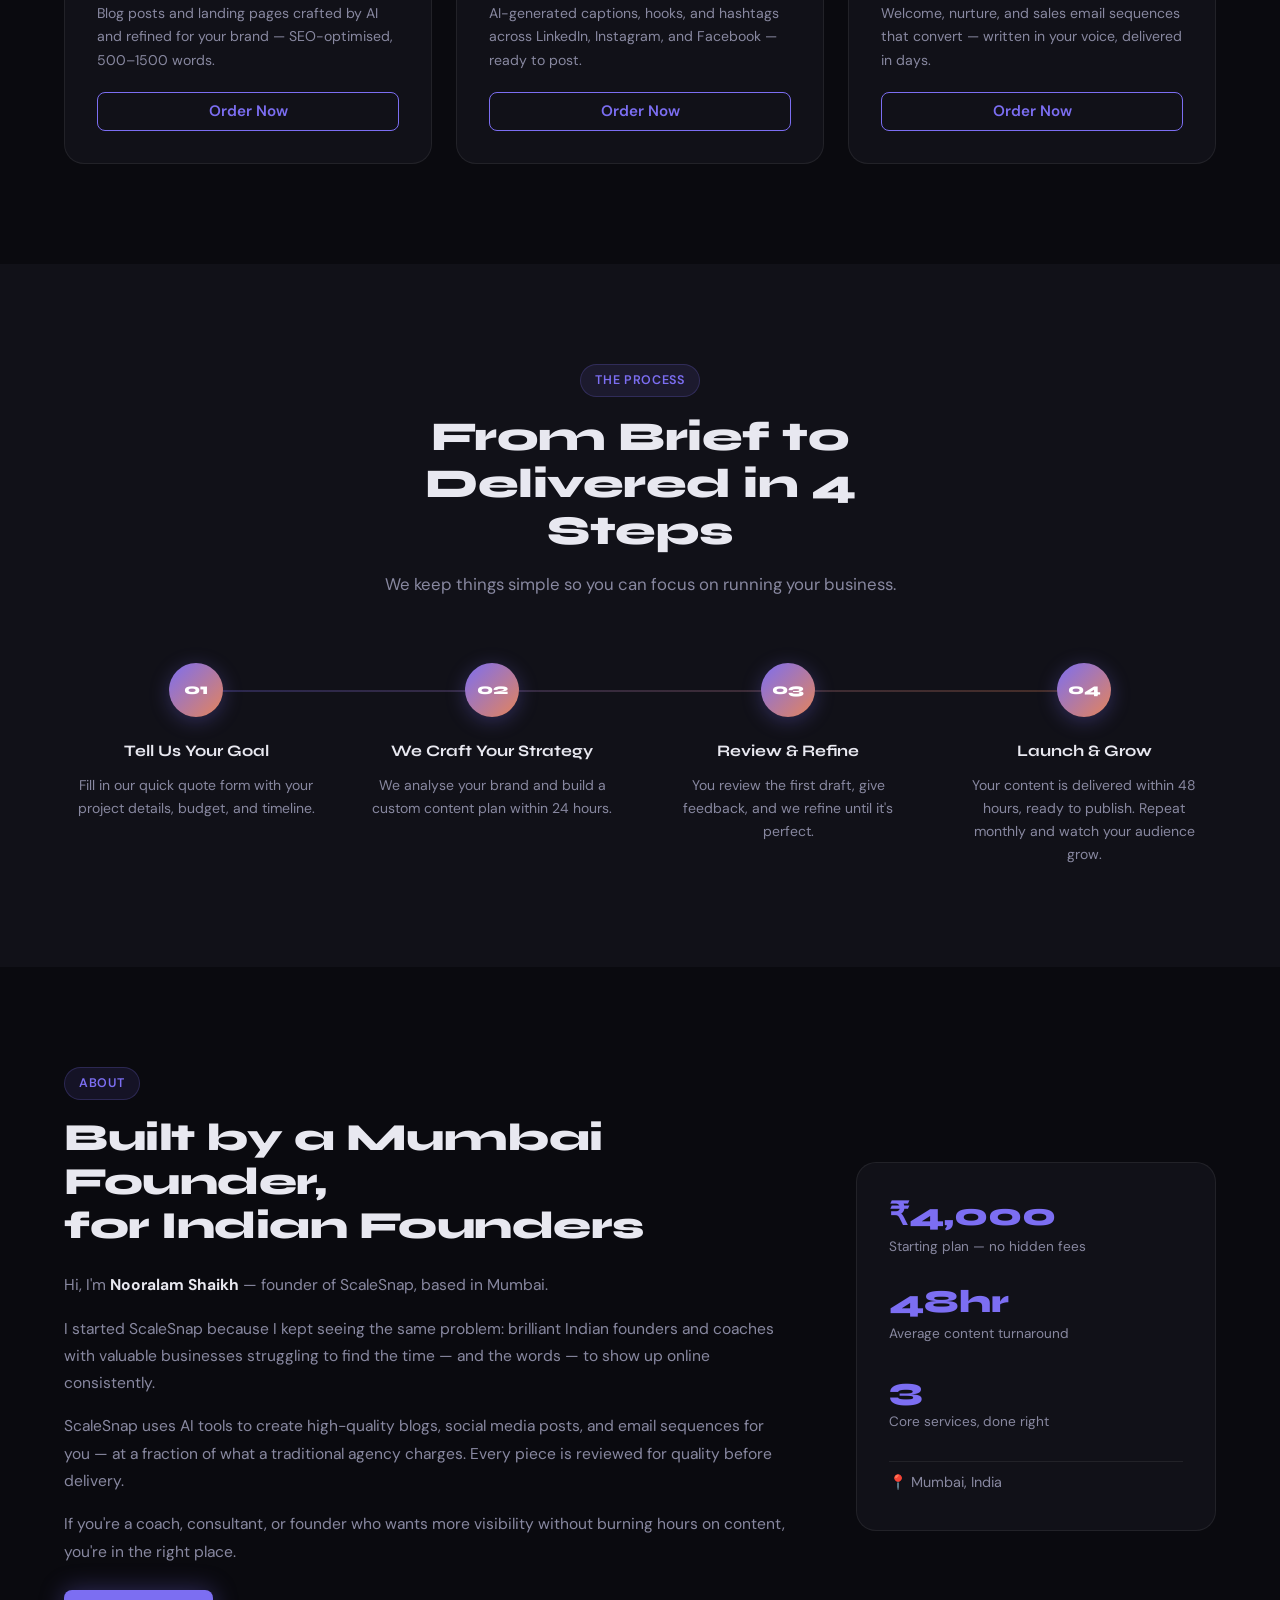
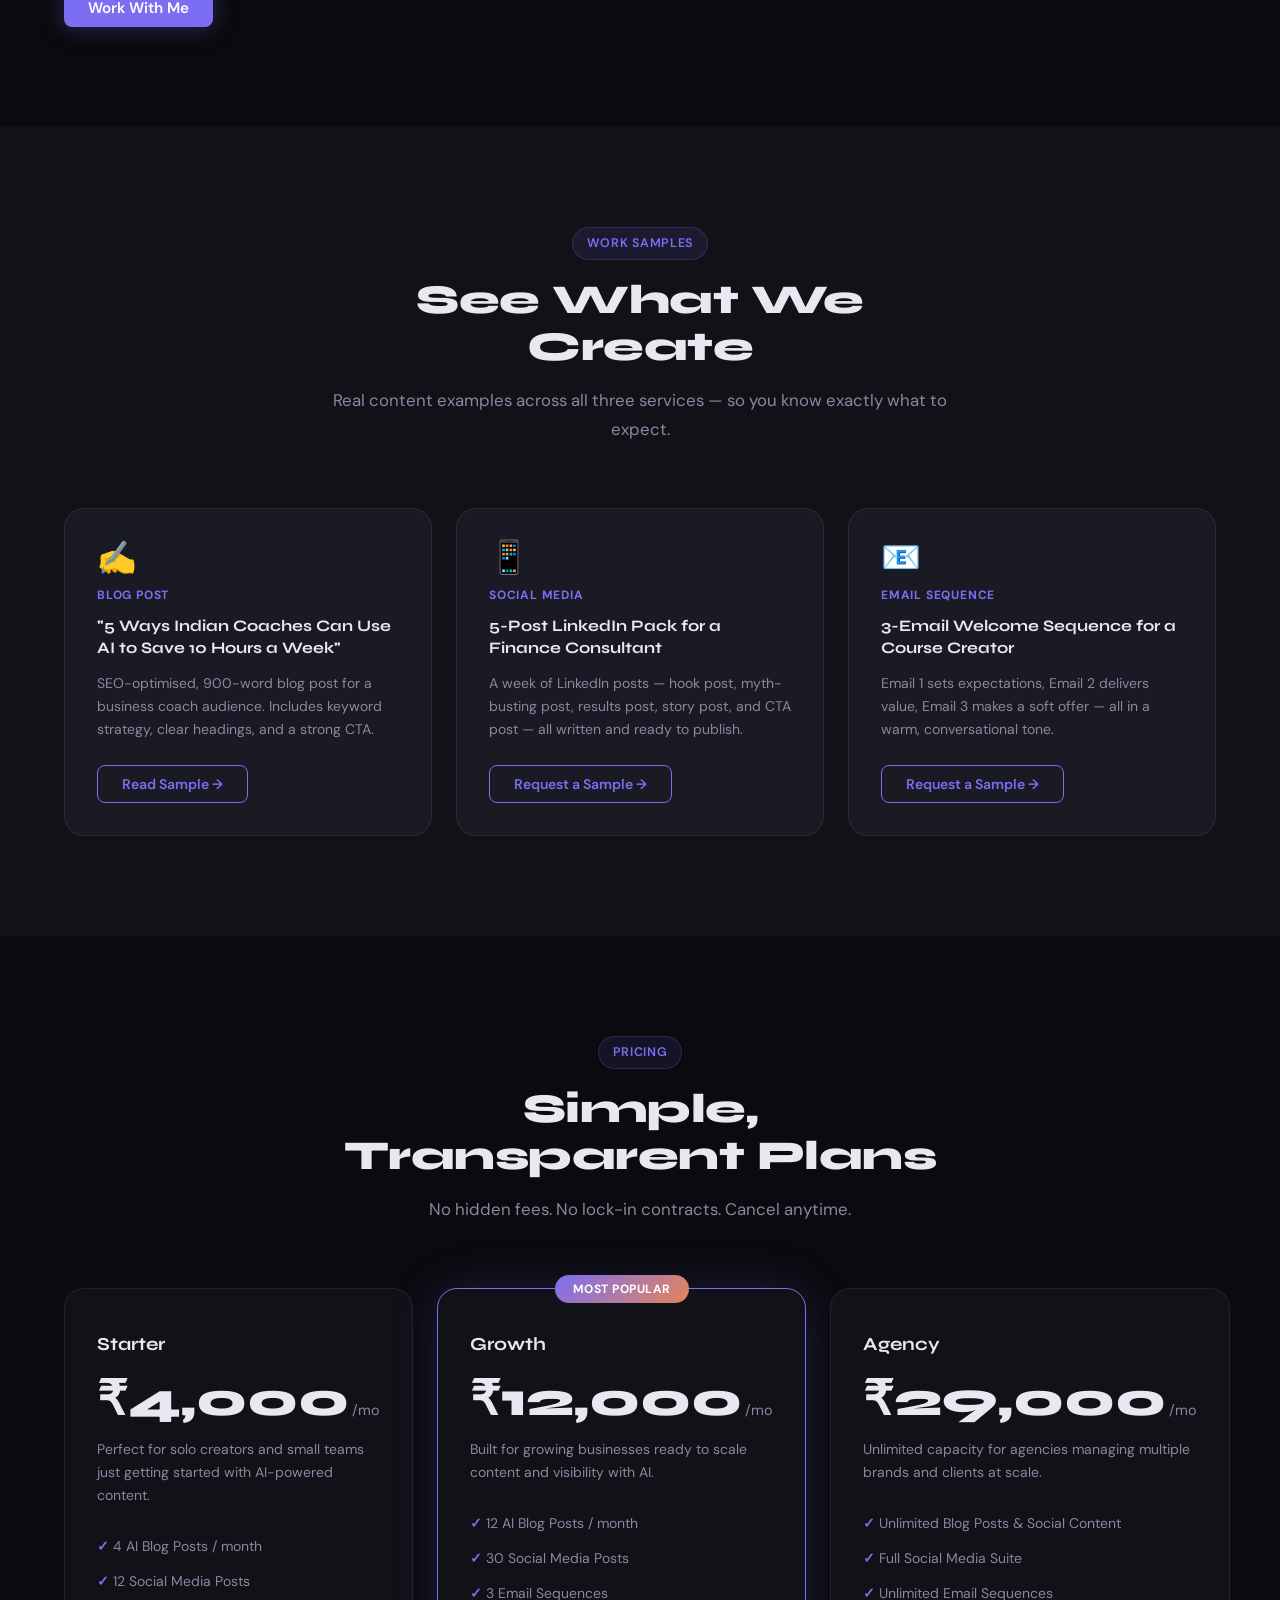
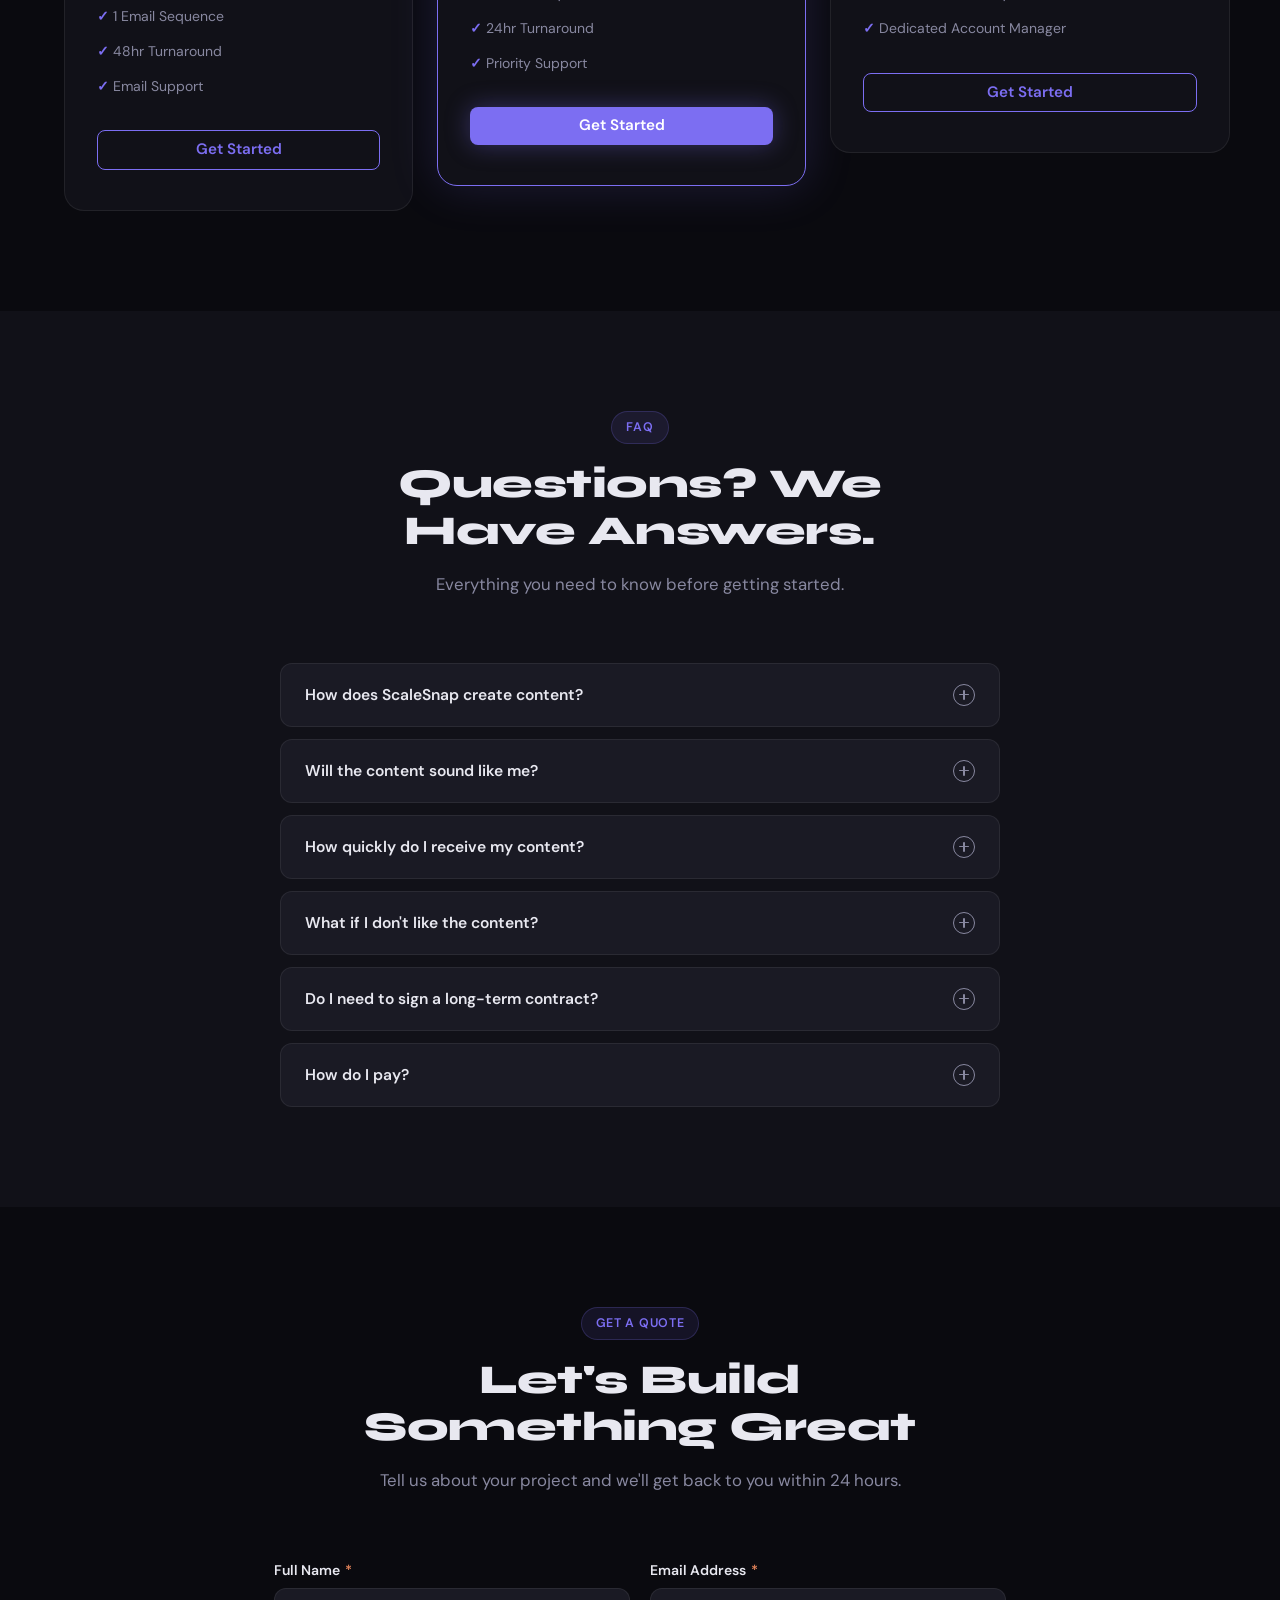
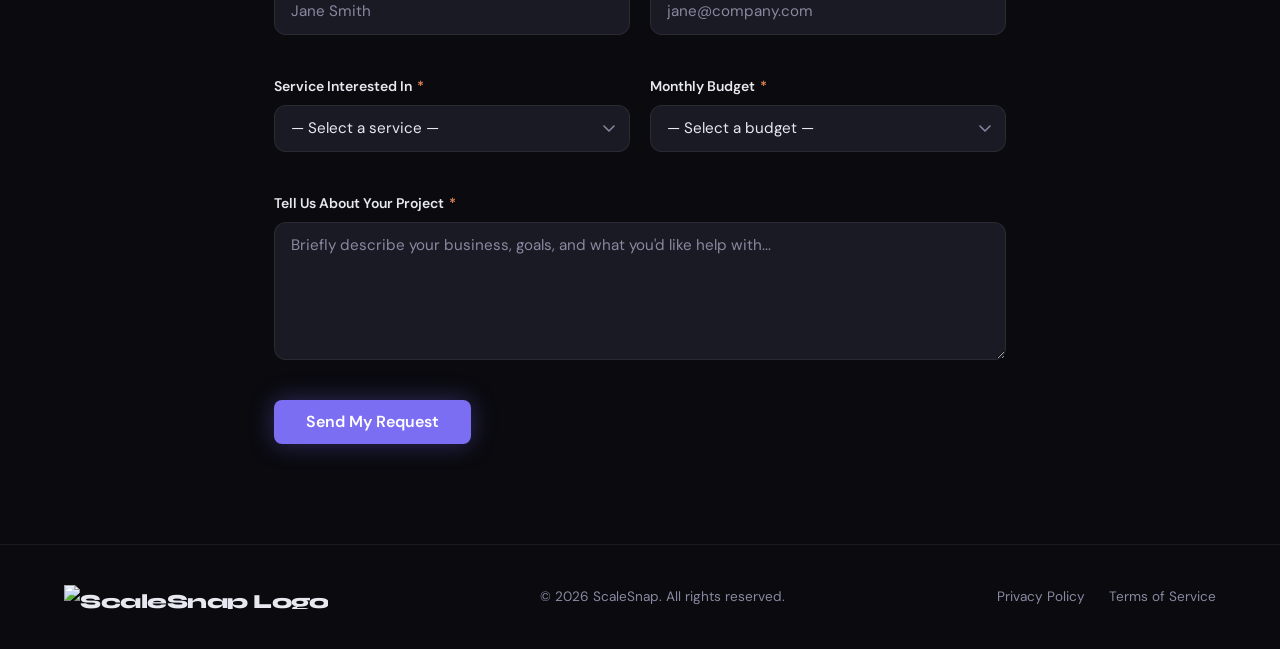
==== commit d0ae8d8e: "feat: website update — About, FAQ, Work Samples, WhatsApp button, copy fixes" ====
--- a/docs/index.html
+++ b/docs/index.html
@@ -4,12 +4,12 @@
   <meta charset="UTF-8" />
   <meta name="viewport" content="width=device-width, initial-scale=1.0" />
   <title>ScaleSnap — AI Content Agency</title>
-  <meta name="description" content="ScaleSnap is an AI-powered content writing and digital marketing agency in India. We deliver blogs, social media posts, email sequences and more in 48 hours.">
+  <meta name="description" content="ScaleSnap is an AI-powered content writing agency in Mumbai, India. We deliver blogs, social media posts, and email sequences for Indian founders and coaches in 48 hours.">
   <meta name="keywords" content="content writing India, AI content agency, social media marketing India, blog writing service, email marketing India, content writing Mumbai, affordable content writing, AI marketing agency">
 
   <!-- Open Graph -->
-  <meta property="og:title" content="ScaleSnap — AI Services Agency">
-  <meta property="og:description" content="AI-powered content writing and marketing services. Delivered in 48 hours. Starting from $29.">
+  <meta property="og:title" content="ScaleSnap — AI Content Agency">
+  <meta property="og:description" content="AI-powered blogs, social media posts, and email sequences for Indian founders and coaches. Delivered in 48 hours. Starting from ₹4,000.">
   <meta property="og:url" content="https://scalesnap.in">
   <meta property="og:type" content="website">
 
@@ -30,7 +30,7 @@
     "@type": "ProfessionalService",
     "name": "ScaleSnap",
     "url": "https://scalesnap.in",
-    "description": "AI-powered content writing and digital marketing agency",
+    "description": "AI-powered content writing agency for Indian founders and coaches",
     "address": {
       "@type": "PostalAddress",
       "addressLocality": "Mumbai",
@@ -41,10 +41,7 @@
     "serviceType": [
       "Content Writing",
       "Social Media Marketing",
-      "Email Marketing",
-      "SEO Strategy",
-      "Video Scripts",
-      "Chatbot Setup"
+      "Email Marketing"
     ]
   }
   </script>
@@ -53,9 +50,6 @@
 
   <!-- ============================================================
        STICKY NAVIGATION
-       - Logo, nav links, CTA button
-       - Hamburger (mobile)
-       - Darkens on scroll via .scrolled class added in script.js
   ============================================================ -->
   <nav id="navbar" class="navbar" role="navigation" aria-label="Main navigation">
     <div class="container nav-inner">
@@ -70,6 +64,8 @@
         <li><a href="#services">Services</a></li>
         <li><a href="#how-it-works">How It Works</a></li>
         <li><a href="#pricing">Pricing</a></li>
+        <li><a href="#faq">FAQ</a></li>
+        <li><a href="#about">About</a></li>
         <li><a href="#contact">Contact</a></li>
       </ul>
 
@@ -95,17 +91,14 @@
 
   <!-- ============================================================
        HERO SECTION
-       - Animated CSS glow orbs (two layered orbs)
-       - Headline, subtext, two CTA buttons
   ============================================================ -->
   <section id="hero" class="hero" aria-label="Hero">
 
-    <!-- Animated background orbs (pure CSS, no images needed) -->
     <div class="hero-orb hero-orb--1" aria-hidden="true"></div>
     <div class="hero-orb hero-orb--2" aria-hidden="true"></div>
 
     <div class="container hero-content fade-in">
-      <span class="hero-badge">AI-Powered Content Agency</span>
+      <span class="hero-badge">AI-Powered Content Agency · Mumbai</span>
 
       <h1 class="hero-headline">
         Automate. Create.<br />
@@ -113,8 +106,9 @@
       </h1>
 
       <p class="hero-subtext">
-        ScaleSnap delivers done-for-you AI content, automation, and growth
-        systems so your business runs smarter — not harder. Launch in 48 hours.
+        We create AI-powered blogs, social media posts, and email sequences for
+        Indian founders and coaches — so you build an audience without spending
+        hours on content. Delivered in 48 hours.
       </p>
 
       <div class="hero-actions">
@@ -128,7 +122,6 @@
 
   <!-- ============================================================
        STATS BAR
-       Four key metrics shown in a horizontal strip
   ============================================================ -->
   <section class="stats-bar" aria-label="Key statistics">
     <div class="container stats-grid">
@@ -159,9 +152,6 @@
 
   <!-- ============================================================
        SERVICES SECTION
-       6 service cards with prices
-       💳 RAZORPAY: Each "Order Now" button has a comment showing
-          exactly where to paste your Razorpay payment link.
   ============================================================ -->
   <section id="services" class="section services" aria-label="Services">
     <div class="container">
@@ -174,27 +164,24 @@
 
       <div class="services-grid">
 
-        <!-- Service 1: AI Content Writing -->
         <article class="service-card fade-in">
           <div class="service-icon" aria-hidden="true">✍️</div>
           <h3>AI Content Writing</h3>
-          <p>Blog posts, landing pages, and ad copy crafted by AI and refined by our expert editors.</p>
+          <p>Blog posts and landing pages crafted by AI and refined for your brand — SEO-optimised, 500–1500 words.</p>
           <a href="#contact" class="btn btn-outline">Order Now</a>
         </article>
 
-        <!-- Service 2: Social Media Management -->
         <article class="service-card fade-in">
           <div class="service-icon" aria-hidden="true">📱</div>
-          <h3>Social Media Management</h3>
-          <p>AI-generated posts, scheduling, and analytics across all major platforms.</p>
+          <h3>Social Media Content</h3>
+          <p>AI-generated captions, hooks, and hashtags across LinkedIn, Instagram, and Facebook — ready to post.</p>
           <a href="#contact" class="btn btn-outline">Order Now</a>
         </article>
 
-        <!-- Service 3: Email Sequences -->
         <article class="service-card fade-in">
           <div class="service-icon" aria-hidden="true">📧</div>
           <h3>Email Sequences</h3>
-          <p>Automated welcome, nurture, and sales sequences that convert while you sleep.</p>
+          <p>Welcome, nurture, and sales email sequences that convert — written in your voice, delivered in days.</p>
           <a href="#contact" class="btn btn-outline">Order Now</a>
         </article>
 
@@ -205,7 +192,6 @@
 
   <!-- ============================================================
        HOW IT WORKS
-       4 numbered steps with a visual connector line
   ============================================================ -->
   <section id="how-it-works" class="section how-it-works" aria-label="How it works">
     <div class="container">
@@ -229,7 +215,7 @@
         <div class="step fade-in">
           <div class="step-number" aria-hidden="true">02</div>
           <h3>We Craft Your Strategy</h3>
-          <p>We analyse your brand and build a custom action plan within 24 hours.</p>
+          <p>We analyse your brand and build a custom content plan within 24 hours.</p>
         </div>
 
         <div class="step fade-in">
@@ -241,7 +227,87 @@
         <div class="step fade-in">
           <div class="step-number" aria-hidden="true">04</div>
           <h3>Launch &amp; Grow</h3>
-          <p>We deploy your assets and track performance so results keep improving over time.</p>
+          <p>Your content is delivered within 48 hours, ready to publish. Repeat monthly and watch your audience grow.</p>
+        </div>
+
+      </div>
+    </div>
+  </section>
+
+
+  <!-- ============================================================
+       ABOUT SECTION
+  ============================================================ -->
+  <section id="about" class="section about" aria-label="About ScaleSnap">
+    <div class="container">
+      <div class="about-inner">
+        <div class="about-text fade-in">
+          <span class="section-tag">About</span>
+          <h2 class="about-heading">Built by a Mumbai Founder,<br>for Indian Founders</h2>
+          <p>Hi, I'm <strong>Nooralam Shaikh</strong> — founder of ScaleSnap, based in Mumbai.</p>
+          <p>I started ScaleSnap because I kept seeing the same problem: brilliant Indian founders and coaches with valuable businesses struggling to find the time — and the words — to show up online consistently.</p>
+          <p>ScaleSnap uses AI tools to create high-quality blogs, social media posts, and email sequences for you — at a fraction of what a traditional agency charges. Every piece is reviewed for quality before delivery.</p>
+          <p>If you're a coach, consultant, or founder who wants more visibility without burning hours on content, you're in the right place.</p>
+          <a href="#contact" class="btn btn-primary">Work With Me</a>
+        </div>
+        <div class="about-card fade-in">
+          <div class="about-stat">
+            <span class="about-stat-num">₹4,000</span>
+            <span class="about-stat-label">Starting plan — no hidden fees</span>
+          </div>
+          <div class="about-stat">
+            <span class="about-stat-num">48hr</span>
+            <span class="about-stat-label">Average content turnaround</span>
+          </div>
+          <div class="about-stat">
+            <span class="about-stat-num">3</span>
+            <span class="about-stat-label">Core services, done right</span>
+          </div>
+          <div class="about-location">
+            <span>📍 Mumbai, India</span>
+          </div>
+        </div>
+      </div>
+    </div>
+  </section>
+
+
+  <!-- ============================================================
+       WORK SAMPLES SECTION
+  ============================================================ -->
+  <section id="work-samples" class="section work-samples" aria-label="Work samples">
+    <div class="container">
+
+      <div class="section-header fade-in">
+        <span class="section-tag">Work Samples</span>
+        <h2>See What We Create</h2>
+        <p>Real content examples across all three services — so you know exactly what to expect.</p>
+      </div>
+
+      <div class="samples-grid">
+
+        <div class="sample-card fade-in">
+          <div class="sample-icon" aria-hidden="true">✍️</div>
+          <div class="sample-type">Blog Post</div>
+          <h3 class="sample-title">"5 Ways Indian Coaches Can Use AI to Save 10 Hours a Week"</h3>
+          <p class="sample-desc">SEO-optimised, 900-word blog post for a business coach audience. Includes keyword strategy, clear headings, and a strong CTA.</p>
+          <a href="scalesnap_sample_blog.pdf" target="_blank" rel="noopener" class="btn btn-outline sample-btn">Read Sample →</a>
+        </div>
+
+        <div class="sample-card fade-in">
+          <div class="sample-icon" aria-hidden="true">📱</div>
+          <div class="sample-type">Social Media</div>
+          <h3 class="sample-title">5-Post LinkedIn Pack for a Finance Consultant</h3>
+          <p class="sample-desc">A week of LinkedIn posts — hook post, myth-busting post, results post, story post, and CTA post — all written and ready to publish.</p>
+          <a href="#contact" class="btn btn-outline sample-btn">Request a Sample →</a>
+        </div>
+
+        <div class="sample-card fade-in">
+          <div class="sample-icon" aria-hidden="true">📧</div>
+          <div class="sample-type">Email Sequence</div>
+          <h3 class="sample-title">3-Email Welcome Sequence for a Course Creator</h3>
+          <p class="sample-desc">Email 1 sets expectations, Email 2 delivers value, Email 3 makes a soft offer — all in a warm, conversational tone.</p>
+          <a href="#contact" class="btn btn-outline sample-btn">Request a Sample →</a>
         </div>
 
       </div>
@@ -251,9 +317,6 @@
 
   <!-- ============================================================
        PRICING SECTION
-       3 tiers — Starter, Growth (featured), Agency
-       💳 RAZORPAY: Each plan's CTA button has a comment showing
-          exactly where to paste your Razorpay payment link.
   ============================================================ -->
   <section id="pricing" class="section pricing" aria-label="Pricing">
     <div class="container">
@@ -283,10 +346,6 @@
             <li>✓ 48hr Turnaround</li>
             <li>✓ Email Support</li>
           </ul>
-          <!--
-            💳 RAZORPAY — Starter Plan ($49/mo)
-            href="https://rzp.io/rzp/5ettcpbh"
-          -->
           <a href="https://rzp.io/rzp/5ettcpbh" class="btn btn-outline btn-full">Get Started</a>
         </div>
 
@@ -299,7 +358,7 @@
             <span class="price-period">/mo</span>
           </div>
           <p class="price-desc">
-            Built for growing businesses ready to scale content and automation with AI.
+            Built for growing businesses ready to scale content and visibility with AI.
           </p>
           <ul class="price-features" aria-label="Growth plan features">
             <li>✓ 12 AI Blog Posts / month</li>
@@ -308,10 +367,6 @@
             <li>✓ 24hr Turnaround</li>
             <li>✓ Priority Support</li>
           </ul>
-          <!--
-            💳 RAZORPAY — Growth Plan ($149/mo)
-            href="https://rzp.io/rzp/rXSdDJ0"
-          -->
           <a href="https://rzp.io/rzp/rXSdDJ0" class="btn btn-primary btn-full">Get Started</a>
         </div>
 
@@ -326,15 +381,11 @@
             Unlimited capacity for agencies managing multiple brands and clients at scale.
           </p>
           <ul class="price-features" aria-label="Agency plan features">
-            <li>✓ Unlimited Blog Posts & Social Content</li>
+            <li>✓ Unlimited Blog Posts &amp; Social Content</li>
             <li>✓ Full Social Media Suite</li>
             <li>✓ Unlimited Email Sequences</li>
             <li>✓ Dedicated Account Manager</li>
           </ul>
-          <!--
-            💳 RAZORPAY — Agency Plan ($349/mo)
-            href="https://rzp.io/rzp/xz3E1vG"
-          -->
           <a href="https://rzp.io/rzp/xz3E1vG" class="btn btn-outline btn-full">Get Started</a>
         </div>
 
@@ -344,12 +395,86 @@
 
 
   <!-- ============================================================
+       FAQ SECTION
+  ============================================================ -->
+  <section id="faq" class="section faq" aria-label="Frequently asked questions">
+    <div class="container">
+
+      <div class="section-header fade-in">
+        <span class="section-tag">FAQ</span>
+        <h2>Questions? We Have Answers.</h2>
+        <p>Everything you need to know before getting started.</p>
+      </div>
+
+      <div class="faq-list fade-in">
+
+        <div class="faq-item">
+          <button class="faq-question" aria-expanded="false">
+            How does ScaleSnap create content?
+            <span class="faq-icon" aria-hidden="true"></span>
+          </button>
+          <div class="faq-answer">
+            <p>We use a combination of AI writing tools and careful editing to create content that matches your brand voice, audience, and goals. Every piece is reviewed for quality before delivery — no raw AI output.</p>
+          </div>
+        </div>
+
+        <div class="faq-item">
+          <button class="faq-question" aria-expanded="false">
+            Will the content sound like me?
+            <span class="faq-icon" aria-hidden="true"></span>
+          </button>
+          <div class="faq-answer">
+            <p>Yes. We start with a quick onboarding brief to understand your tone, your audience, and what you want to say. The content is written to sound like you — not a generic AI template.</p>
+          </div>
+        </div>
+
+        <div class="faq-item">
+          <button class="faq-question" aria-expanded="false">
+            How quickly do I receive my content?
+            <span class="faq-icon" aria-hidden="true"></span>
+          </button>
+          <div class="faq-answer">
+            <p>Most content is delivered within 48 hours of receiving your brief. Larger packages (Growth and Agency plans) may take up to 5 business days for the full month's batch.</p>
+          </div>
+        </div>
+
+        <div class="faq-item">
+          <button class="faq-question" aria-expanded="false">
+            What if I don't like the content?
+            <span class="faq-icon" aria-hidden="true"></span>
+          </button>
+          <div class="faq-answer">
+            <p>No problem. Revisions are included in every plan. You give us your feedback and we fix it until you're happy. We don't stop until the content works for you.</p>
+          </div>
+        </div>
+
+        <div class="faq-item">
+          <button class="faq-question" aria-expanded="false">
+            Do I need to sign a long-term contract?
+            <span class="faq-icon" aria-hidden="true"></span>
+          </button>
+          <div class="faq-answer">
+            <p>No. All plans are monthly. You can pause or cancel any time — no lock-in, no cancellation fees. We earn your business every month.</p>
+          </div>
+        </div>
+
+        <div class="faq-item">
+          <button class="faq-question" aria-expanded="false">
+            How do I pay?
+            <span class="faq-icon" aria-hidden="true"></span>
+          </button>
+          <div class="faq-answer">
+            <p>We accept UPI, bank transfer, and Razorpay (debit/credit cards, net banking, wallets). Payment links for each plan are in the Pricing section above. You can also message us on WhatsApp to get started.</p>
+          </div>
+        </div>
+
+      </div>
+    </div>
+  </section>
+
+
+  <!-- ============================================================
        CONTACT / QUOTE FORM
-       Fields: Name, Email, Service, Budget, Message
-       - All fields required with inline error messages
-       - Loading spinner on submit button
-       - In-page success message on success
-       - Redirects to thank-you.html after 2 seconds
   ============================================================ -->
   <section id="contact" class="section contact" aria-label="Get a quote">
     <div class="container contact-inner">
@@ -360,10 +485,6 @@
         <p>Tell us about your project and we'll get back to you within 24 hours.</p>
       </div>
 
-      <!--
-        FORMSPREE: Form submissions go to scalesnap.in@gmail.com via Formspree.
-        Sign up free at formspree.io → create form → replace YOUR_FORM_ID below.
-      -->
       <form
         id="quoteForm"
         class="quote-form fade-in"
@@ -413,7 +534,7 @@
           >
             <option value="" disabled selected hidden>— Select a service —</option>
             <option value="ai-content">AI Content Writing</option>
-            <option value="social-media">Social Media Management</option>
+            <option value="social-media">Social Media Content</option>
             <option value="email-sequences">Email Sequences</option>
             <option value="bundle">Custom Bundle</option>
           </select>
@@ -430,10 +551,10 @@
             aria-describedby="budgetError"
           >
             <option value="" disabled selected hidden>— Select a budget —</option>
-            <option value="under-50">Under $50</option>
-            <option value="50-150">$50 – $150</option>
-            <option value="150-350">$150 – $350</option>
-            <option value="350-plus">$350+</option>
+            <option value="under-4000">Under ₹4,000</option>
+            <option value="4000-12000">₹4,000 – ₹12,000</option>
+            <option value="12000-29000">₹12,000 – ₹29,000</option>
+            <option value="29000-plus">₹29,000+</option>
           </select>
           <span class="form-error" id="budgetError" role="alert" aria-live="polite"></span>
         </div>
@@ -456,12 +577,11 @@
         <div class="form-group form-group--full form-submit-wrap">
           <button type="submit" class="btn btn-primary btn-lg" id="submitBtn">
             <span class="btn-text">Send My Request</span>
-            <!-- Spinner shown while submitting -->
             <span class="btn-spinner" aria-hidden="true"></span>
           </button>
         </div>
 
-        <!-- In-page success message (hidden until form submits successfully) -->
+        <!-- In-page success message -->
         <div
           class="form-success"
           id="formSuccess"
@@ -489,10 +609,6 @@
       </a>
       <p class="footer-copy">&copy; 2026 ScaleSnap. All rights reserved.</p>
       <nav class="footer-links" aria-label="Footer links">
-        <!--
-          💳 RAZORPAY: You can optionally link to a standalone payment page here.
-          Replace "#" with your Razorpay hosted payment page URL if needed.
-        -->
         <a href="#">Privacy Policy</a>
         <a href="#">Terms of Service</a>
       </nav>
@@ -500,7 +616,7 @@
   </footer>
 
 
-  <!-- Back-to-top button (appears after 300px scroll, handled by script.js) -->
+  <!-- Back-to-top button -->
   <button
     class="back-to-top"
     id="backToTop"
@@ -508,6 +624,19 @@
     title="Back to top"
   >&#8679;</button>
 
+  <!-- WhatsApp floating button -->
+  <a
+    href="https://wa.me/918356012566"
+    class="whatsapp-btn"
+    target="_blank"
+    rel="noopener noreferrer"
+    aria-label="Chat on WhatsApp"
+    title="Chat on WhatsApp"
+  >
+    <svg xmlns="http://www.w3.org/2000/svg" viewBox="0 0 24 24" fill="currentColor" width="28" height="28" aria-hidden="true">
+      <path d="M17.472 14.382c-.297-.149-1.758-.867-2.03-.967-.273-.099-.471-.148-.67.15-.197.297-.767.966-.94 1.164-.173.199-.347.223-.644.075-.297-.15-1.255-.463-2.39-1.475-.883-.788-1.48-1.761-1.653-2.059-.173-.297-.018-.458.13-.606.134-.133.298-.347.446-.52.149-.174.198-.298.298-.497.099-.198.05-.371-.025-.52-.075-.149-.669-1.612-.916-2.207-.242-.579-.487-.5-.669-.51-.173-.008-.371-.01-.57-.01-.198 0-.52.074-.792.372-.272.297-1.04 1.016-1.04 2.479 0 1.462 1.065 2.875 1.213 3.074.149.198 2.096 3.2 5.077 4.487.709.306 1.262.489 1.694.625.712.227 1.36.195 1.871.118.571-.085 1.758-.719 2.006-1.413.248-.694.248-1.289.173-1.413-.074-.124-.272-.198-.57-.347m-5.421 7.403h-.004a9.87 9.87 0 01-5.031-1.378l-.361-.214-3.741.982.998-3.648-.235-.374a9.86 9.86 0 01-1.51-5.26c.001-5.45 4.436-9.884 9.888-9.884 2.64 0 5.122 1.03 6.988 2.898a9.825 9.825 0 012.893 6.994c-.003 5.45-4.437 9.884-9.885 9.884m8.413-18.297A11.815 11.815 0 0012.05 0C5.495 0 .16 5.335.157 11.892c0 2.096.547 4.142 1.588 5.945L.057 24l6.305-1.654a11.882 11.882 0 005.683 1.448h.005c6.554 0 11.89-5.335 11.893-11.893a11.821 11.821 0 00-3.48-8.413z"/>
+    </svg>
+  </a>
 
   <script src="script.js"></script>
 </body>
--- a/docs/style.css
+++ b/docs/style.css
@@ -7,17 +7,16 @@
 
 /* ============================================================
    1. CSS CUSTOM PROPERTIES (design tokens)
-   Change colours/fonts here — they cascade everywhere.
 ============================================================ */
 :root {
   /* Colours */
-  --bg:           #0a0a0f;   /* page background */
-  --surface:      #111118;   /* card / section background */
-  --surface-2:    #1a1a24;   /* input / elevated surface */
+  --bg:           #0a0a0f;
+  --surface:      #111118;
+  --surface-2:    #1a1a24;
   --border:       rgba(255, 255, 255, 0.07);
-  --accent:       #7c6ef2;   /* purple */
+  --accent:       #7c6ef2;
   --accent-hover: #9183f5;
-  --accent-2:     #e4845a;   /* orange */
+  --accent-2:     #e4845a;
   --text:         #e8e8f0;
   --text-muted:   #8888a0;
   --error:        #e05a5a;
@@ -86,8 +85,6 @@
 /* ============================================================
    3. UTILITY CLASSES
 ============================================================ */
-
-/* Centred max-width wrapper */
 .container {
   width: 100%;
   max-width: var(--container);
@@ -95,7 +92,6 @@
   padding-inline: 24px;
 }
 
-/* Purple → orange gradient text */
 .gradient-text {
   background: linear-gradient(135deg, var(--accent) 0%, var(--accent-2) 100%);
   -webkit-background-clip: text;
@@ -136,7 +132,6 @@
   font-size: 1rem;
 }
 
-/* Primary — filled purple */
 .btn-primary {
   background: var(--accent);
   color: #fff;
@@ -151,7 +146,6 @@
   transform: translateY(0);
 }
 
-/* Ghost — transparent with border */
 .btn-ghost {
   background: transparent;
   color: var(--text);
@@ -164,7 +158,6 @@
   transform: translateY(-2px);
 }
 
-/* Outline — transparent with accent border */
 .btn-outline {
   background: transparent;
   color: var(--accent);
@@ -176,12 +169,10 @@
   transform: translateY(-2px);
 }
 
-/* Full-width variant */
 .btn-full {
   width: 100%;
 }
 
-/* Loading state */
 .btn-spinner {
   display: none;
   width: 16px;
@@ -208,8 +199,6 @@
 
 /* ============================================================
    5. FADE-IN SCROLL ANIMATIONS
-   Elements start hidden; script.js adds .visible when
-   they enter the viewport via IntersectionObserver.
 ============================================================ */
 .fade-in {
   opacity: 0;
@@ -240,7 +229,6 @@
   transition: background var(--transition);
 }
 
-/* Darker on scroll — class added by script.js */
 .navbar.scrolled {
   background: rgba(10, 10, 15, 0.92);
 }
@@ -252,7 +240,6 @@
   gap: 40px;
 }
 
-/* Logo */
 .logo {
   font-family: var(--font-head);
   font-size: 1.45rem;
@@ -269,17 +256,16 @@
   color: var(--accent);
 }
 
-/* Nav links (desktop) */
 .nav-links {
   display: flex;
   align-items: center;
-  gap: 32px;
+  gap: 28px;
   margin-right: auto;
 }
 
 .nav-links a {
   color: var(--text-muted);
-  font-size: 0.9rem;
+  font-size: 0.88rem;
   font-weight: 500;
   transition: color var(--transition);
 }
@@ -288,12 +274,10 @@
   color: var(--text);
 }
 
-/* CTA button in nav */
 .nav-cta {
   margin-left: auto;
 }
 
-/* Hamburger button (hidden on desktop) */
 .hamburger {
   display: none;
   flex-direction: column;
@@ -318,7 +302,6 @@
   transition: transform 0.3s ease, opacity 0.3s ease;
 }
 
-/* Hamburger → X animation when menu is open */
 .hamburger.active span:nth-child(1) {
   transform: translateY(7px) rotate(45deg);
 }
@@ -343,7 +326,6 @@
   padding-top: var(--nav-h);
 }
 
-/* -- Animated glow orbs -- */
 .hero-orb {
   position: absolute;
   border-radius: 50%;
@@ -374,7 +356,7 @@
   top: 55%;
   left: 58%;
   transform: translate(-50%, -50%);
-  animation: orbFloat 9s ease-in-out infinite alternate-reverse;
+  animation: orbFloat2 9s ease-in-out infinite alternate-reverse;
   animation-delay: 2s;
 }
 
@@ -383,17 +365,11 @@
   100% { transform: translate(-52%, -58%) scale(1.25); opacity: 1;   }
 }
 
-/* Offset the second orb from the same transform origin */
-.hero-orb--2 {
-  animation-name: orbFloat2;
-}
-
 @keyframes orbFloat2 {
   0%   { transform: translate(-50%, -50%) scale(1);    opacity: 0.5; }
   100% { transform: translate(-44%, -44%) scale(1.15); opacity: 0.9; }
 }
 
-/* Hero content sits on top of orbs */
 .hero-content {
   position: relative;
   z-index: 1;
@@ -607,11 +583,10 @@
   position: relative;
 }
 
-/* Horizontal connector line between steps (desktop only) */
 .steps-grid::before {
   content: '';
   position: absolute;
-  top: 27px; /* aligns with center of step number circles */
+  top: 27px;
   left: calc(12.5% + 12px);
   right: calc(12.5% + 12px);
   height: 2px;
@@ -627,7 +602,7 @@
   text-align: center;
   padding: 0 8px;
   position: relative;
-  z-index: 1; /* sits above the connector line */
+  z-index: 1;
 }
 
 .step-number {
@@ -663,7 +638,156 @@
 
 
 /* ============================================================
-   12. PRICING
+   12. ABOUT SECTION
+============================================================ */
+.about {
+  background: var(--bg);
+}
+
+.about-inner {
+  display: grid;
+  grid-template-columns: 1fr 360px;
+  gap: 64px;
+  align-items: center;
+}
+
+.about-text .section-tag {
+  display: inline-block;
+  margin-bottom: 16px;
+}
+
+.about-heading {
+  font-family: var(--font-head);
+  font-size: clamp(1.7rem, 3vw, 2.5rem);
+  font-weight: 800;
+  letter-spacing: -0.5px;
+  line-height: 1.15;
+  margin-bottom: 24px;
+}
+
+.about-text p {
+  color: var(--text-muted);
+  font-size: 0.975rem;
+  line-height: 1.75;
+  margin-bottom: 16px;
+}
+
+.about-text p strong {
+  color: var(--text);
+}
+
+.about-text .btn {
+  margin-top: 8px;
+}
+
+.about-card {
+  background: var(--surface);
+  border: 1px solid var(--border);
+  border-radius: var(--radius-lg);
+  padding: 36px 32px;
+  display: flex;
+  flex-direction: column;
+  gap: 28px;
+}
+
+.about-stat {
+  display: flex;
+  flex-direction: column;
+  gap: 4px;
+}
+
+.about-stat-num {
+  font-family: var(--font-head);
+  font-size: 2rem;
+  font-weight: 800;
+  color: var(--accent);
+  line-height: 1;
+}
+
+.about-stat-label {
+  font-size: 0.85rem;
+  color: var(--text-muted);
+}
+
+.about-location {
+  font-size: 0.9rem;
+  color: var(--text-muted);
+  padding-top: 8px;
+  border-top: 1px solid var(--border);
+}
+
+
+/* ============================================================
+   13. WORK SAMPLES SECTION
+============================================================ */
+.work-samples {
+  background: var(--surface);
+}
+
+.samples-grid {
+  display: grid;
+  grid-template-columns: repeat(3, 1fr);
+  gap: 24px;
+}
+
+.sample-card {
+  background: var(--surface-2);
+  border: 1px solid var(--border);
+  border-radius: var(--radius-lg);
+  padding: 32px;
+  display: flex;
+  flex-direction: column;
+  transition: transform var(--transition),
+              border-color var(--transition),
+              box-shadow var(--transition);
+}
+
+.sample-card:hover {
+  transform: translateY(-6px);
+  border-color: rgba(124, 110, 242, 0.4);
+  box-shadow: 0 12px 48px rgba(124, 110, 242, 0.12);
+}
+
+.sample-icon {
+  font-size: 2rem;
+  margin-bottom: 12px;
+  line-height: 1;
+}
+
+.sample-type {
+  font-size: 0.75rem;
+  font-weight: 700;
+  letter-spacing: 0.8px;
+  text-transform: uppercase;
+  color: var(--accent);
+  margin-bottom: 10px;
+}
+
+.sample-title {
+  font-family: var(--font-head);
+  font-size: 1rem;
+  font-weight: 700;
+  color: var(--text);
+  margin-bottom: 12px;
+  line-height: 1.4;
+}
+
+.sample-desc {
+  color: var(--text-muted);
+  font-size: 0.875rem;
+  line-height: 1.65;
+  flex: 1;
+  margin-bottom: 24px;
+}
+
+.sample-btn {
+  align-self: flex-start;
+  font-size: 0.875rem;
+}
+
+
+/* ============================================================
+   14. PRICING
 ============================================================ */
 .pricing {
   background: var(--bg);
@@ -689,7 +813,6 @@
   transform: translateY(-4px);
 }
 
-/* Featured card styling */
 .pricing-card--featured {
   border-color: var(--accent);
   box-shadow: 0 0 48px rgba(124, 110, 242, 0.18);
@@ -763,7 +886,6 @@
   color: var(--text-muted);
 }
 
-/* Style the checkmark character */
 .price-features li::first-letter {
   color: var(--accent);
   font-weight: 700;
@@ -771,10 +893,124 @@
 
 
 /* ============================================================
-   13. CONTACT / QUOTE FORM
+   15. FAQ SECTION
+============================================================ */
+.faq {
+  background: var(--surface);
+}
+
+.faq-list {
+  max-width: 720px;
+  margin-inline: auto;
+  display: flex;
+  flex-direction: column;
+  gap: 12px;
+}
+
+.faq-item {
+  background: var(--surface-2);
+  border: 1px solid var(--border);
+  border-radius: var(--radius);
+  overflow: hidden;
+  transition: border-color var(--transition);
+}
+
+.faq-item.open {
+  border-color: rgba(124, 110, 242, 0.35);
+}
+
+.faq-question {
+  width: 100%;
+  background: none;
+  border: none;
+  padding: 20px 24px;
+  display: flex;
+  align-items: center;
+  justify-content: space-between;
+  gap: 16px;
+  text-align: left;
+  font-family: var(--font-body);
+  font-size: 0.975rem;
+  font-weight: 600;
+  color: var(--text);
+  cursor: pointer;
+  transition: color var(--transition);
+}
+
+.faq-question:hover {
+  color: var(--accent);
+}
+
+.faq-icon {
+  flex-shrink: 0;
+  width: 22px;
+  height: 22px;
+  border-radius: 50%;
+  border: 1.5px solid var(--text-muted);
+  display: inline-flex;
+  align-items: center;
+  justify-content: center;
+  position: relative;
+  transition: border-color var(--transition),
+              transform var(--transition),
+              background var(--transition);
+}
+
+.faq-icon::before,
+.faq-icon::after {
+  content: '';
+  position: absolute;
+  background: var(--text-muted);
+  border-radius: 2px;
+  transition: background var(--transition),
+              transform var(--transition),
+              opacity var(--transition);
+}
+
+.faq-icon::before {
+  width: 10px;
+  height: 1.5px;
+}
+
+.faq-icon::after {
+  width: 1.5px;
+  height: 10px;
+}
+
+.faq-item.open .faq-icon {
+  background: var(--accent);
+  border-color: var(--accent);
+  transform: rotate(45deg);
+}
+
+.faq-item.open .faq-icon::before,
+.faq-item.open .faq-icon::after {
+  background: #fff;
+}
+
+.faq-answer {
+  max-height: 0;
+  overflow: hidden;
+  transition: max-height 0.35s ease;
+}
+
+.faq-answer p {
+  padding: 0 24px 20px;
+  color: var(--text-muted);
+  font-size: 0.9rem;
+  line-height: 1.75;
+}
+
+.faq-item.open .faq-answer {
+  max-height: 300px;
+}
+
+
+/* ============================================================
+   16. CONTACT / QUOTE FORM
 ============================================================ */
 .contact {
-  background: var(--surface);
+  background: var(--bg);
 }
 
 .contact-inner {
@@ -782,7 +1018,6 @@
   margin-inline: auto;
 }
 
-/* Two-column form grid */
 .quote-form {
   display: grid;
   grid-template-columns: 1fr 1fr;
@@ -795,7 +1030,6 @@
   gap: 6px;
 }
 
-/* Full-width form group spans both columns */
 .form-group--full {
   grid-column: 1 / -1;
 }
@@ -811,7 +1045,6 @@
   margin-left: 2px;
 }
 
-/* Shared input/select/textarea styles */
 input,
 select,
 textarea {
@@ -828,7 +1061,6 @@
   transition: border-color var(--transition), box-shadow var(--transition);
 }
 
-/* Custom select arrow */
 select {
   appearance: none;
   -webkit-appearance: none;
@@ -839,14 +1071,12 @@
   cursor: pointer;
 }
 
-/* Placeholder colour */
 input::placeholder,
 textarea::placeholder {
   color: var(--text-muted);
   opacity: 1;
 }
 
-/* Select placeholder option */
 select option[value=""] {
   color: var(--text-muted);
 }
@@ -856,7 +1086,6 @@
   color: var(--text);
 }
 
-/* Focus ring */
 input:focus,
 select:focus,
 textarea:focus {
@@ -864,7 +1093,6 @@
   box-shadow: 0 0 0 3px rgba(124, 110, 242, 0.18);
 }
 
-/* Error state */
 input.error,
 select.error,
 textarea.error {
@@ -877,7 +1105,6 @@
   min-height: 120px;
 }
 
-/* Inline validation error text */
 .form-error {
   font-size: 0.8rem;
   color: var(--error);
@@ -889,7 +1116,6 @@
   align-items: flex-start;
 }
 
-/* Success message shown after submit */
 .form-success {
   grid-column: 1 / -1;
   background: rgba(124, 110, 242, 0.08);
@@ -919,7 +1145,7 @@
 
 
 /* ============================================================
-   14. FOOTER
+   17. FOOTER
 ============================================================ */
 .footer {
   background: var(--bg);
@@ -961,7 +1187,7 @@
 
 
 /* ============================================================
-   15. BACK TO TOP BUTTON
+   18. BACK TO TOP BUTTON
 ============================================================ */
 .back-to-top {
   position: fixed;
@@ -976,7 +1202,6 @@
   font-size: 1.6rem;
   line-height: 1;
   cursor: pointer;
-  /* Hidden by default — script.js adds .visible after 300px scroll */
   opacity: 0;
   pointer-events: none;
   transform: translateY(16px);
@@ -1000,7 +1225,41 @@
 
 
 /* ============================================================
-   16. KEYFRAME ANIMATIONS
+   19. WHATSAPP FLOATING BUTTON
+============================================================ */
+.whatsapp-btn {
+  position: fixed;
+  bottom: 92px;
+  right: 32px;
+  width: 56px;
+  height: 56px;
+  background: #25D366;
+  color: #fff;
+  border-radius: 50%;
+  display: flex;
+  align-items: center;
+  justify-content: center;
+  box-shadow: 0 4px 20px rgba(37, 211, 102, 0.4);
+  z-index: 150;
+  transition: transform var(--transition), box-shadow var(--transition);
+  animation: waPulse 2.5s ease-in-out infinite;
+  text-decoration: none;
+}
+
+.whatsapp-btn:hover {
+  transform: scale(1.1);
+  box-shadow: 0 6px 32px rgba(37, 211, 102, 0.6);
+  animation-play-state: paused;
+}
+
+@keyframes waPulse {
+  0%, 100% { box-shadow: 0 4px 20px rgba(37, 211, 102, 0.4); }
+  50%       { box-shadow: 0 4px 32px rgba(37, 211, 102, 0.7), 0 0 0 8px rgba(37, 211, 102, 0.1); }
+}
+
+
+/* ============================================================
+   20. KEYFRAME ANIMATIONS
 ============================================================ */
 @keyframes spin {
   to { transform: rotate(360deg); }
@@ -1013,10 +1272,14 @@
 
 
 /* ============================================================
-   17. RESPONSIVE — TABLET (≤1024px)
+   21. RESPONSIVE — TABLET (≤1024px)
 ============================================================ */
 @media (max-width: 1024px) {
   .services-grid {
+    grid-template-columns: repeat(2, 1fr);
+  }
+
+  .samples-grid {
     grid-template-columns: repeat(2, 1fr);
   }
 
@@ -1026,7 +1289,6 @@
     margin-inline: auto;
   }
 
-  /* Remove scale on featured card since they're stacked */
   .pricing-card--featured {
     transform: none;
   }
@@ -1039,7 +1301,6 @@
     gap: 40px 32px;
   }
 
-  /* Hide the connector line on 2-column layout */
   .steps-grid::before {
     display: none;
   }
@@ -1047,11 +1308,33 @@
   .stats-grid {
     grid-template-columns: repeat(2, 1fr);
   }
-}
-
-
-/* ============================================================
-   18. RESPONSIVE — MOBILE (≤768px)
+
+  .about-inner {
+    grid-template-columns: 1fr;
+    gap: 40px;
+  }
+
+  .about-card {
+    flex-direction: row;
+    flex-wrap: wrap;
+    gap: 24px;
+  }
+
+  .about-stat {
+    flex: 1;
+    min-width: 120px;
+  }
+
+  .about-location {
+    width: 100%;
+    border-top: 1px solid var(--border);
+    padding-top: 16px;
+  }
+}
+
+
+/* ============================================================
+   22. RESPONSIVE — MOBILE (≤768px)
 ============================================================ */
 @media (max-width: 768px) {
   :root {
@@ -1059,7 +1342,6 @@
   }
 
   /* -- Nav -- */
-  /* Hide desktop links, show hamburger */
   .nav-links {
     position: fixed;
     top: var(--nav-h);
@@ -1073,7 +1355,6 @@
     gap: 0;
     padding: 8px 0 16px;
     border-bottom: 1px solid var(--border);
-    /* Slide up and fade out by default */
     transform: translateY(-110%);
     opacity: 0;
     pointer-events: none;
@@ -1081,7 +1362,6 @@
     z-index: 199;
   }
 
-  /* Open state — script.js adds .open */
   .nav-links.open {
     transform: translateY(0);
     opacity: 1;
@@ -1101,7 +1381,6 @@
     border-bottom: none;
   }
 
-  /* Hide desktop CTA, show hamburger */
   .nav-cta {
     display: none;
   }
@@ -1148,6 +1427,21 @@
   .steps-grid {
     grid-template-columns: 1fr;
     gap: 32px;
+  }
+
+  /* -- About -- */
+  .about-inner {
+    grid-template-columns: 1fr;
+    gap: 32px;
+  }
+
+  .about-card {
+    flex-direction: column;
+  }
+
+  /* -- Samples -- */
+  .samples-grid {
+    grid-template-columns: 1fr;
   }
 
   /* -- Stats -- */
@@ -1180,11 +1474,19 @@
     height: 44px;
     font-size: 1.4rem;
   }
-}
-
-
-/* ============================================================
-   19. RESPONSIVE — SMALL MOBILE (≤480px)
+
+  /* -- WhatsApp -- */
+  .whatsapp-btn {
+    bottom: 80px;
+    right: 16px;
+    width: 50px;
+    height: 50px;
+  }
+}
+
+
+/* ============================================================
+   23. RESPONSIVE — SMALL MOBILE (≤480px)
 ============================================================ */
 @media (max-width: 480px) {
   .hero-actions {
@@ -1204,4 +1506,8 @@
   .service-card {
     padding: 24px;
   }
-}
+
+  .sample-card {
+    padding: 24px;
+  }
+}
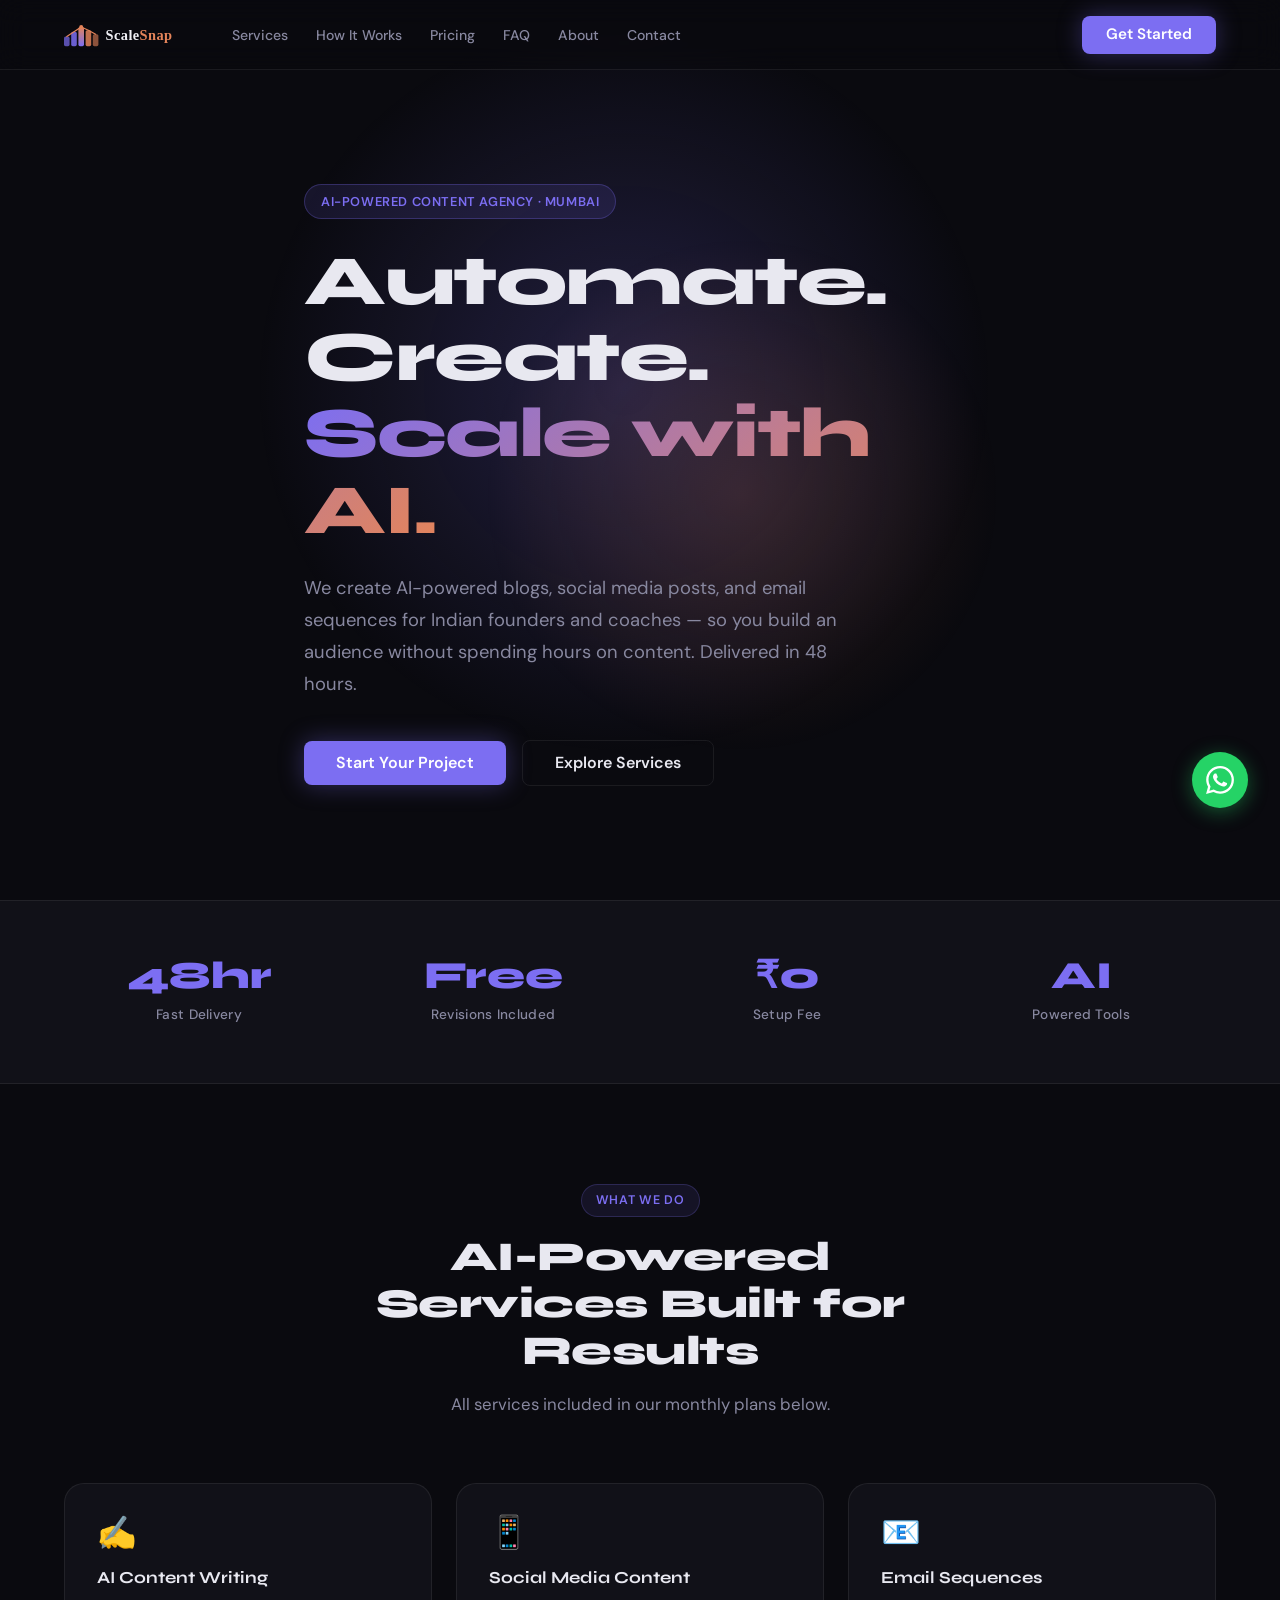
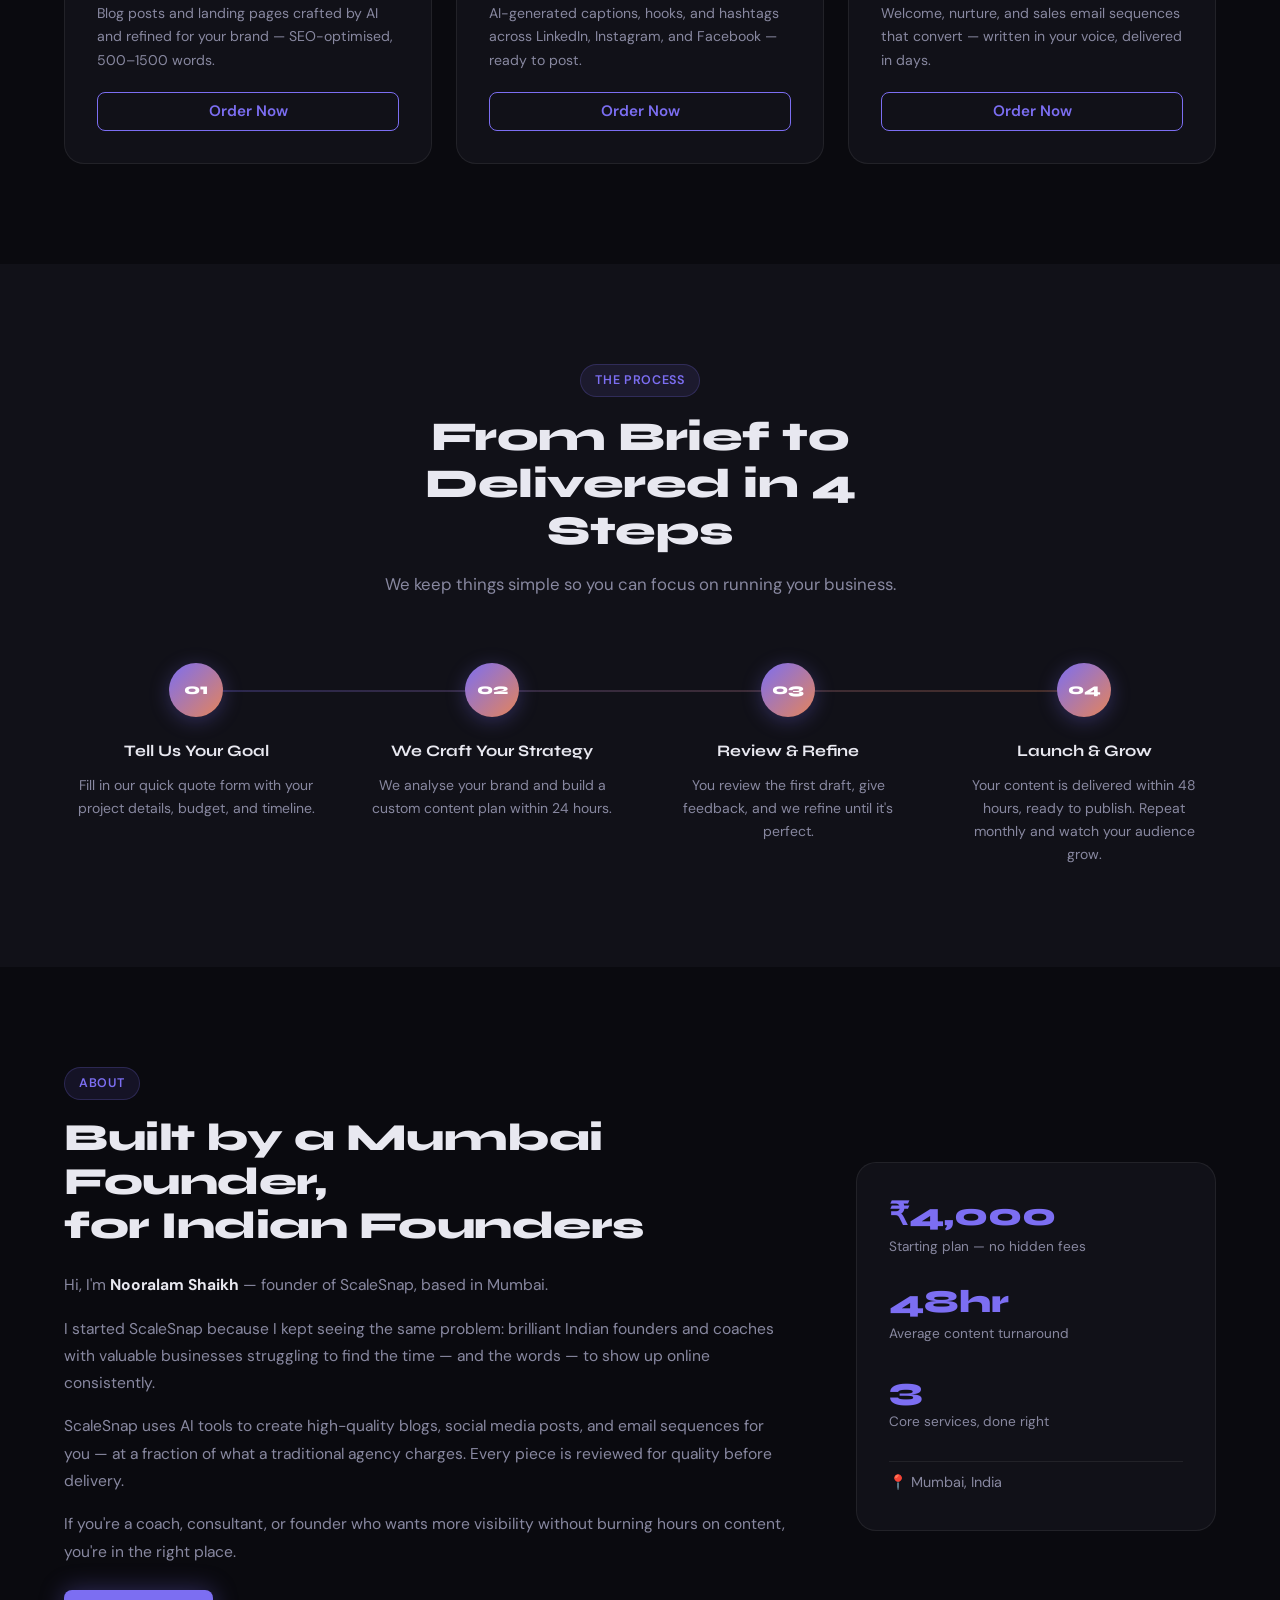
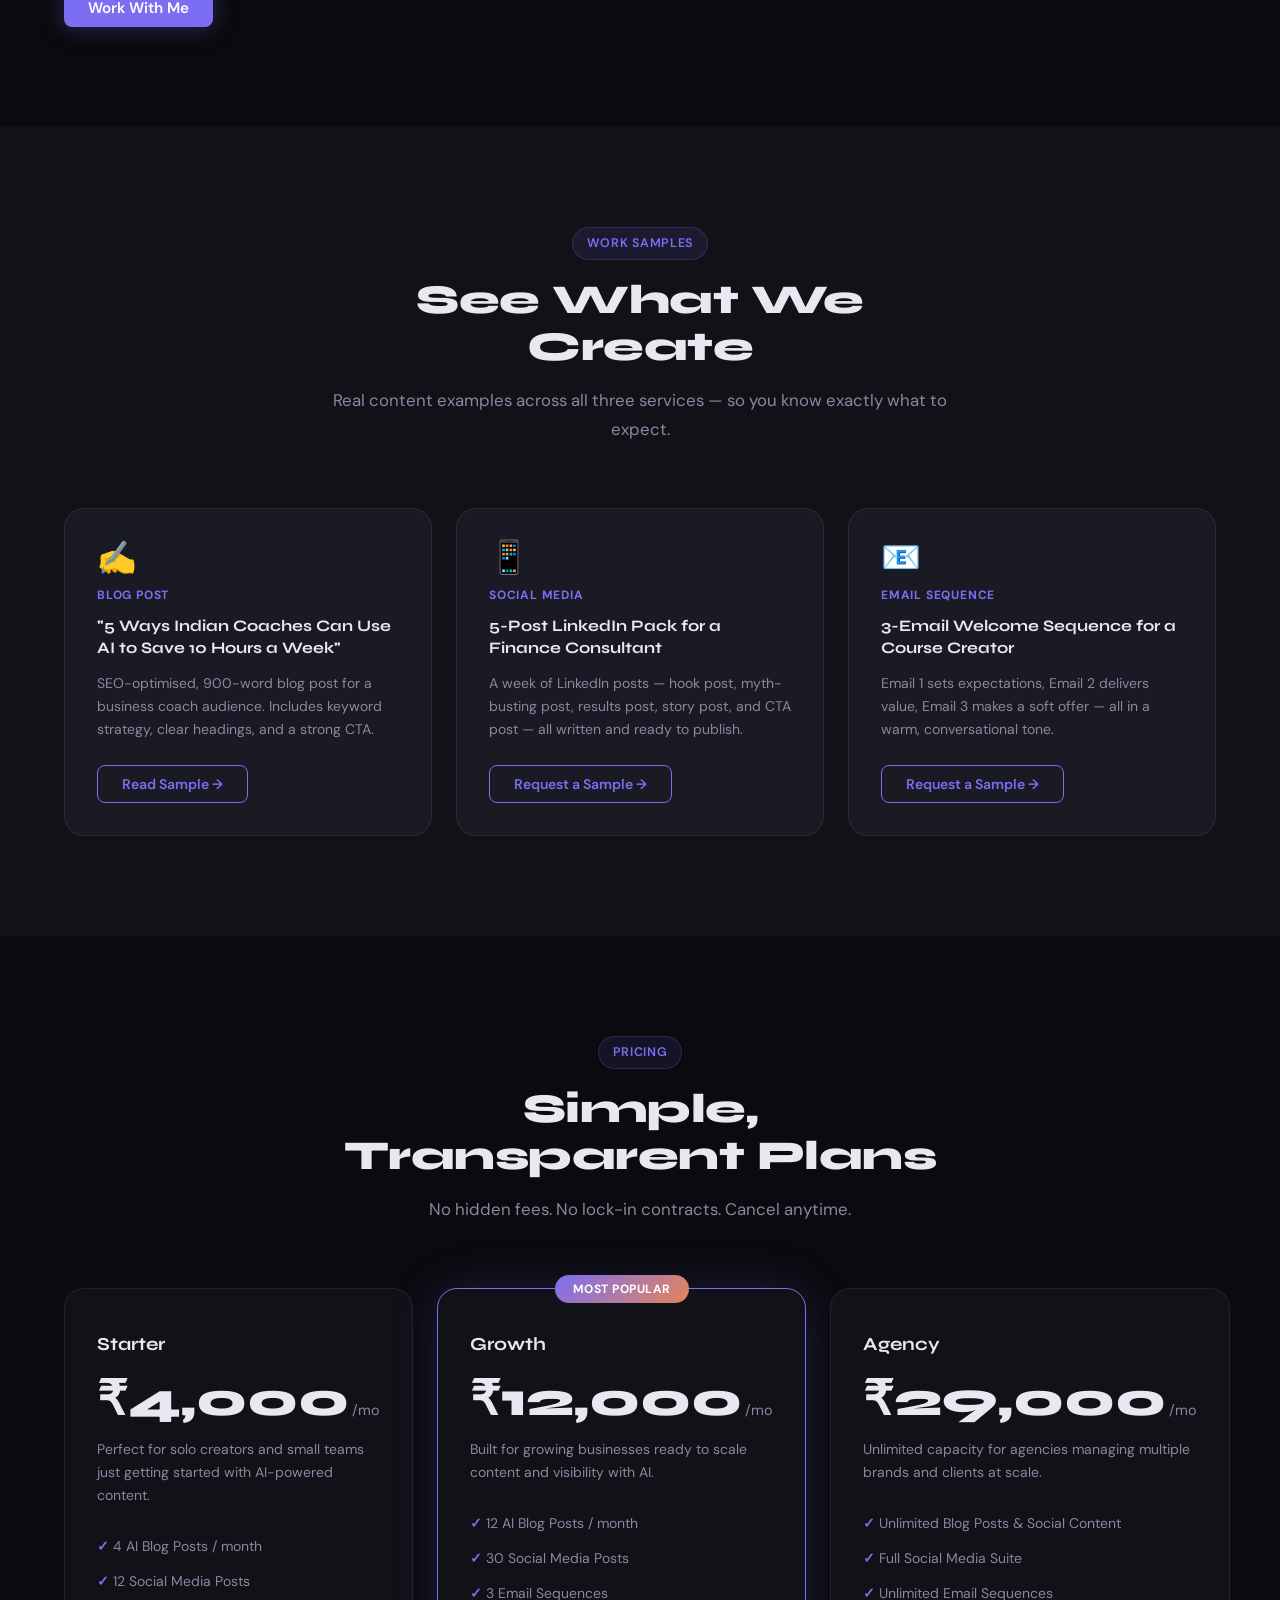
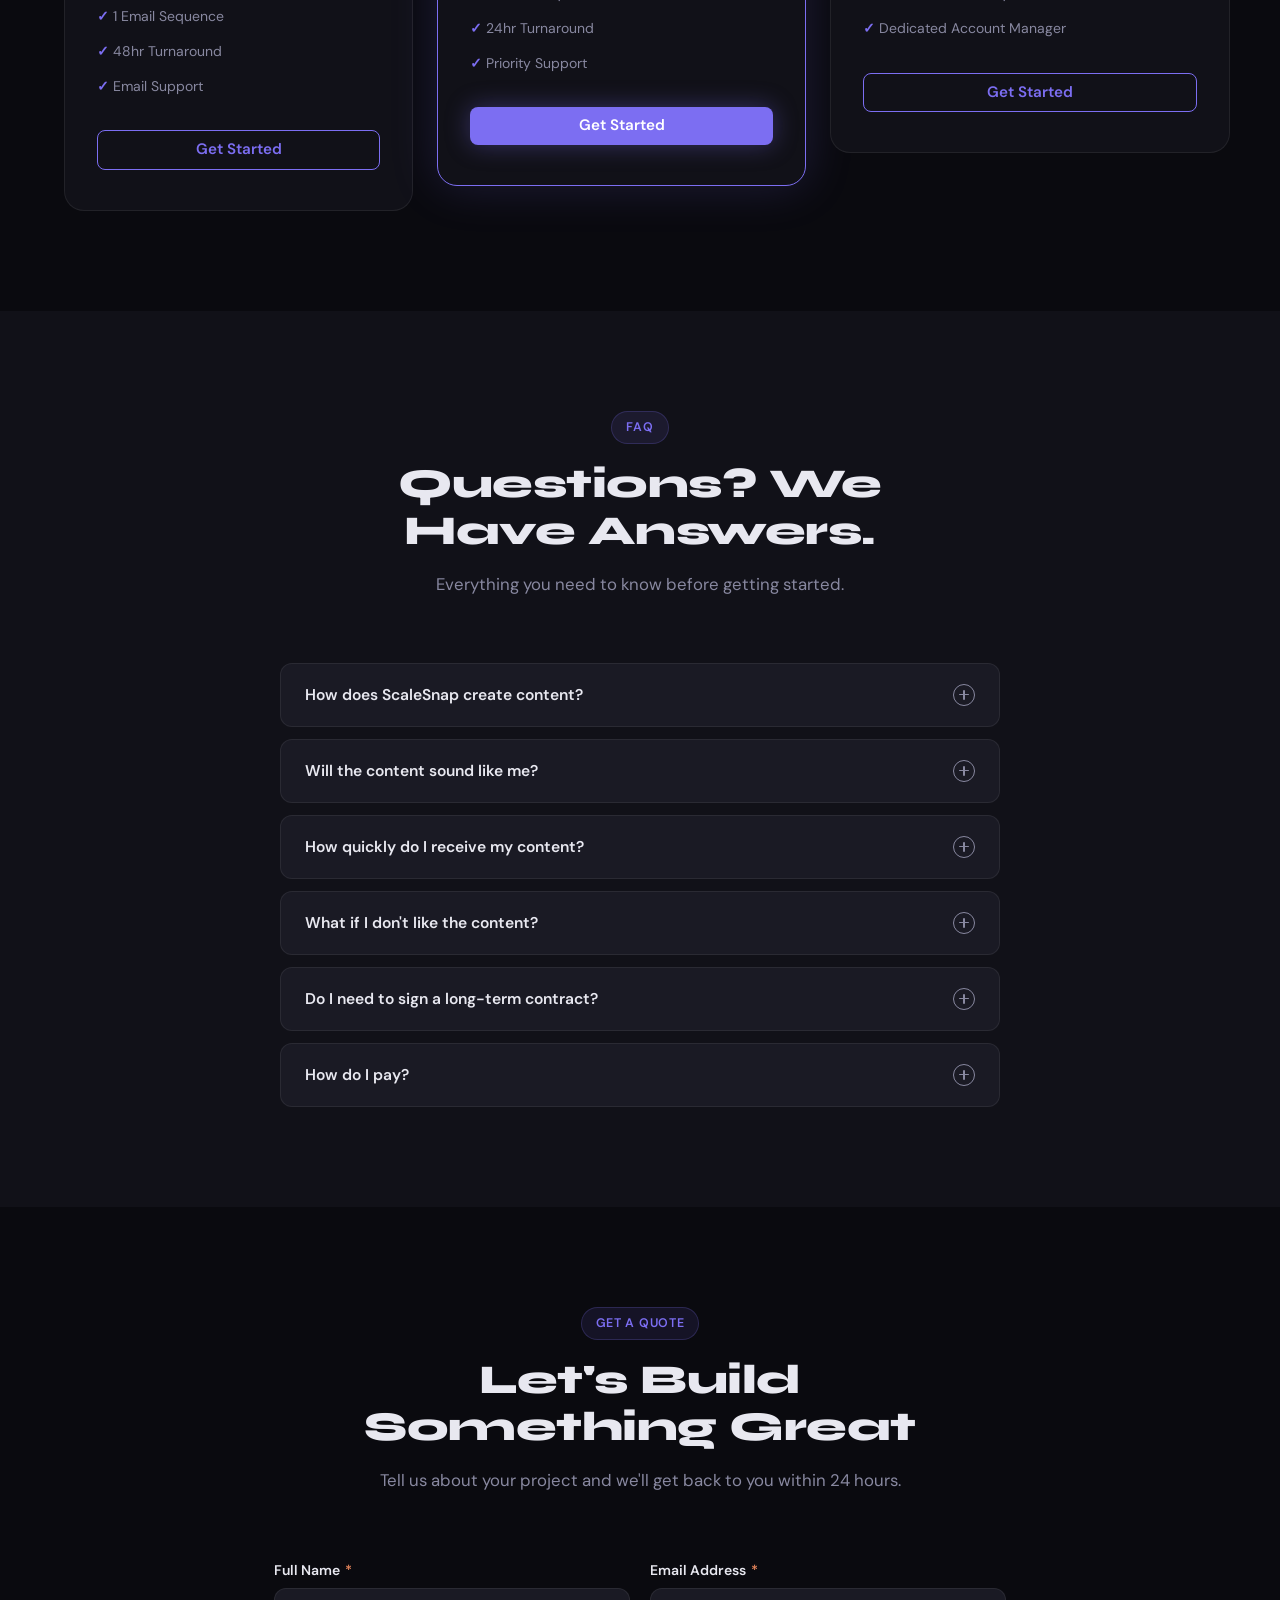
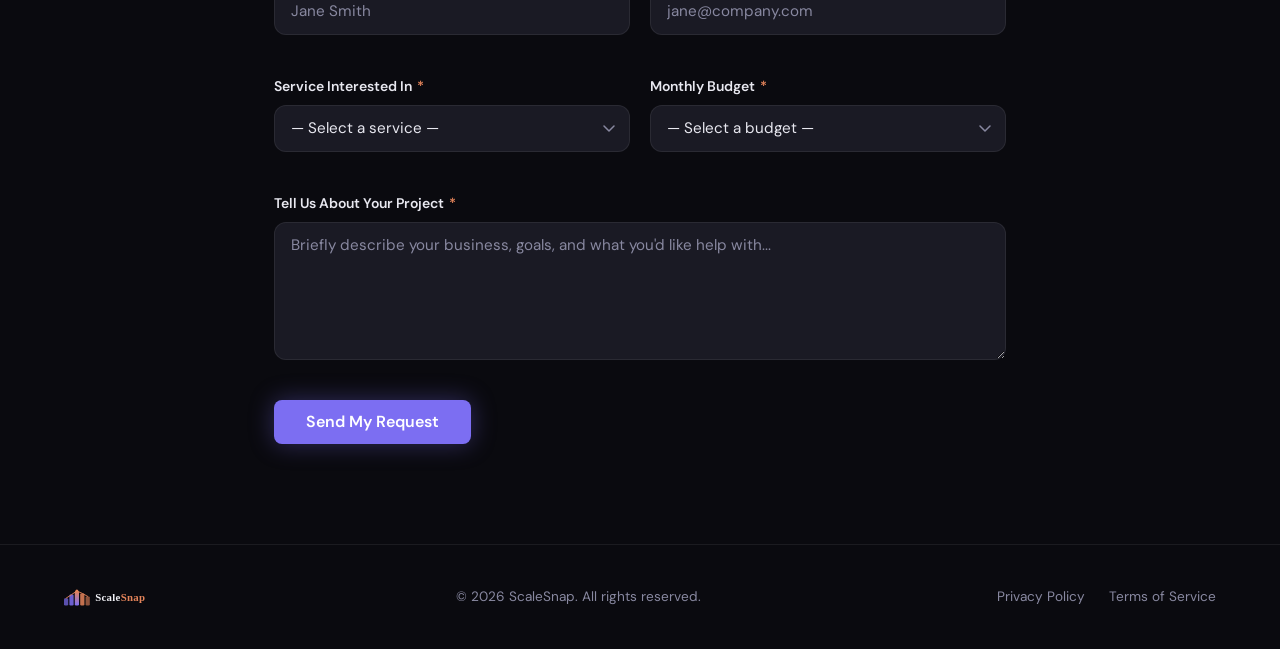
==== commit dd5c4c9b: "feat: add Agent 7 + fix audit issues (Privacy, Terms, OG, favicon) - New: agents/AGENT_7_CONTEXT.md " ====
--- a/docs/index.html
+++ b/docs/index.html
@@ -12,6 +12,17 @@
   <meta property="og:description" content="AI-powered blogs, social media posts, and email sequences for Indian founders and coaches. Delivered in 48 hours. Starting from ₹4,000.">
   <meta property="og:url" content="https://scalesnap.in">
   <meta property="og:type" content="website">
+  <meta property="og:image" content="https://scalesnap.in/og-image.svg">
+  <meta property="og:image:width" content="1200">
+  <meta property="og:image:height" content="630">
+  <meta property="og:site_name" content="ScaleSnap">
+  <meta property="og:locale" content="en_IN">
+
+  <!-- Twitter Card -->
+  <meta name="twitter:card" content="summary_large_image">
+  <meta name="twitter:title" content="ScaleSnap — AI Content Agency">
+  <meta name="twitter:description" content="AI-powered blogs, social media posts, and email sequences for Indian founders. Delivered in 48 hours. Starting from ₹4,000.">
+  <meta name="twitter:image" content="https://scalesnap.in/og-image.svg">
 
   <!-- Canonical -->
   <link rel="canonical" href="https://scalesnap.in">
@@ -21,7 +32,8 @@
   <link rel="preconnect" href="https://fonts.gstatic.com" crossorigin />
   <link href="https://fonts.googleapis.com/css2?family=Syne:wght@700;800&family=DM+Sans:ital,opsz,wght@0,9..40,400;0,9..40,500;0,9..40,600;1,9..40,400&display=swap" rel="stylesheet" />
 
-  <link rel="icon" href="data:image/svg+xml,<svg xmlns='http://www.w3.org/2000/svg' viewBox='0 0 100 100'><text y='.9em' font-size='90'>🤖</text></svg>" />
+  <link rel="icon" href="favicon.svg" type="image/svg+xml" />
+  <link rel="apple-touch-icon" href="favicon.svg" />
   <link rel="stylesheet" href="style.css" />
 
   <script type="application/ld+json">
@@ -56,7 +68,7 @@
 
       <!-- Logo -->
       <a href="#" class="logo" aria-label="ScaleSnap home" style="display:flex; align-items:center; text-decoration:none; gap:4px;">
-        <img src="scalesnap_logo_transparent.svg" alt="ScaleSnap Logo" height="32" style="display:block;">
+        <img src="scalesnap_logo_transparent.svg" alt="ScaleSnap Logo" height="32" loading="eager" style="display:block;">
       </a>
 
       <!-- Desktop nav links -->
@@ -605,12 +617,12 @@
   <footer class="footer" role="contentinfo">
     <div class="container footer-inner">
       <a href="#" class="logo footer-logo" aria-label="ScaleSnap home" style="display:flex; align-items:center; text-decoration:none; gap:4px;">
-        <img src="scalesnap_logo_transparent.svg" alt="ScaleSnap Logo" height="24" style="display:block;">
+        <img src="scalesnap_logo_transparent.svg" alt="ScaleSnap Logo" height="24" loading="lazy" style="display:block;">
       </a>
       <p class="footer-copy">&copy; 2026 ScaleSnap. All rights reserved.</p>
       <nav class="footer-links" aria-label="Footer links">
-        <a href="#">Privacy Policy</a>
-        <a href="#">Terms of Service</a>
+        <a href="privacy-policy.html">Privacy Policy</a>
+        <a href="terms-of-service.html">Terms of Service</a>
       </nav>
     </div>
   </footer>
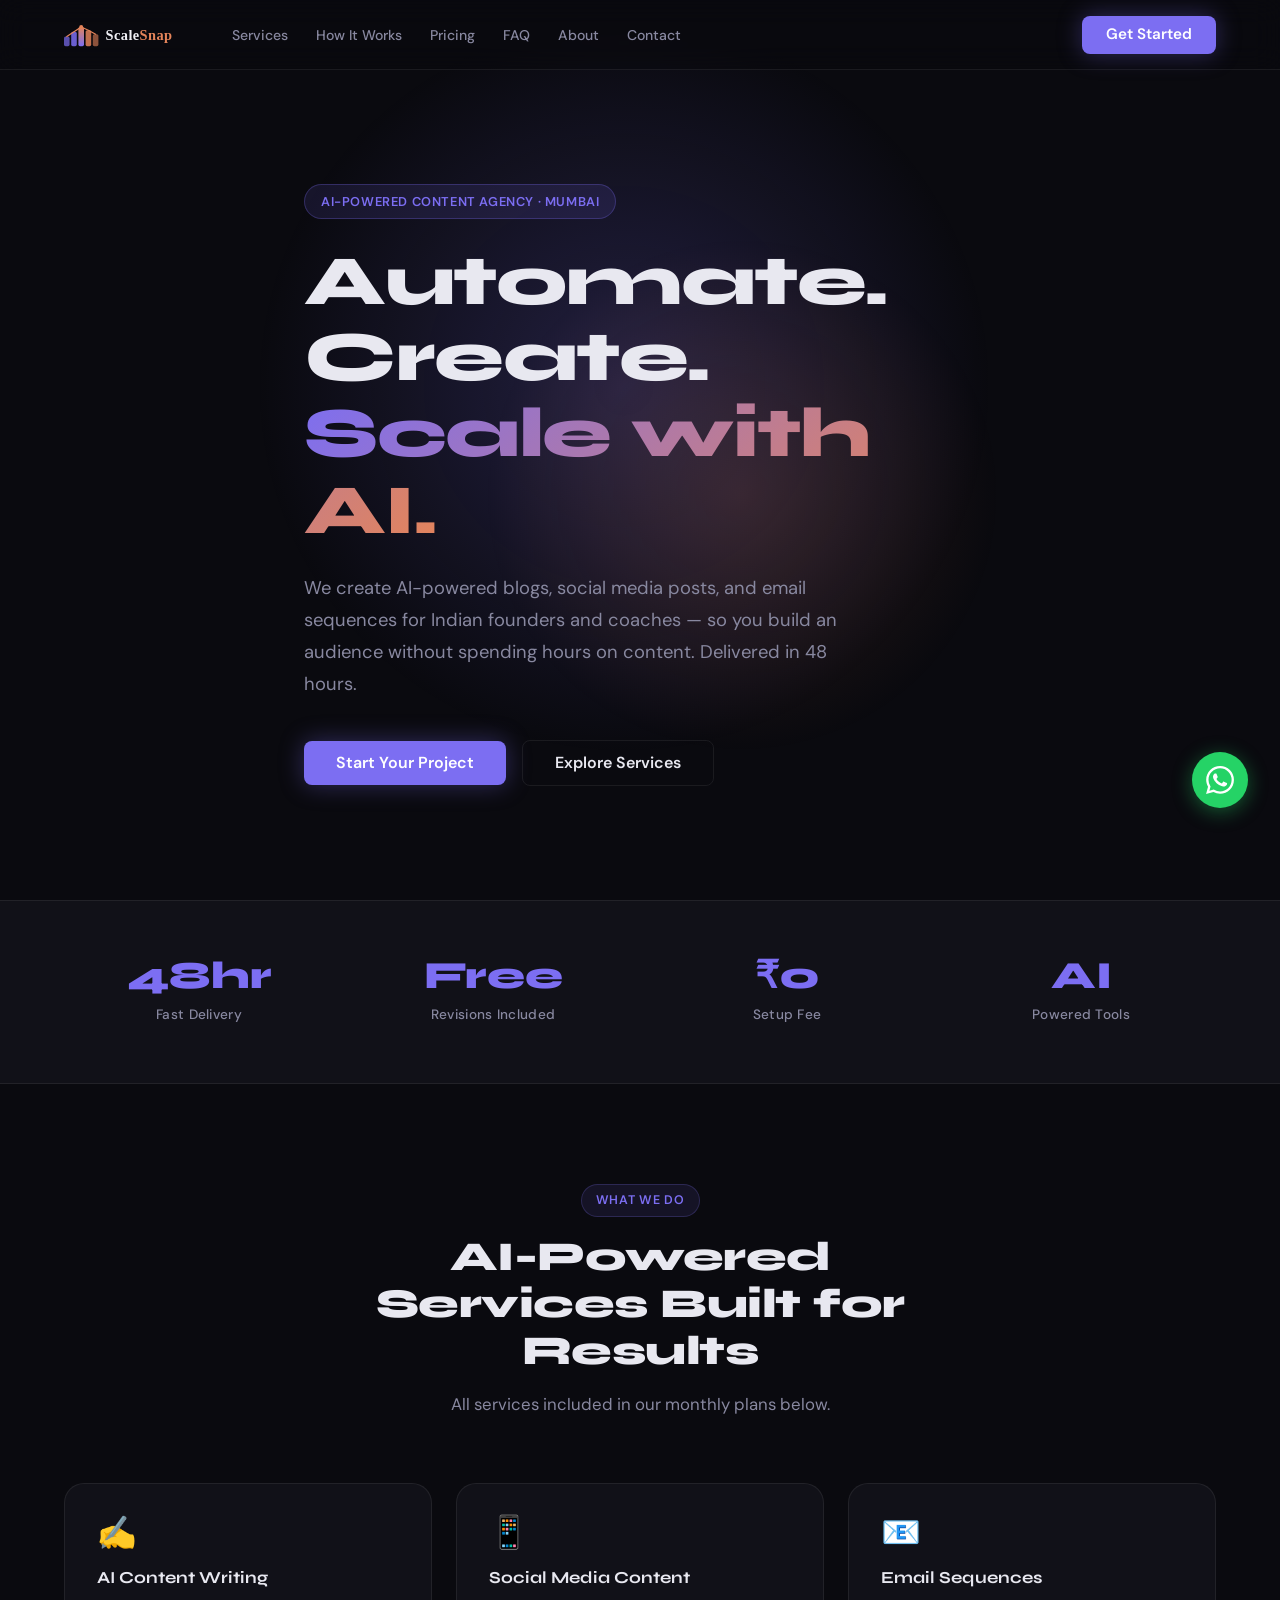
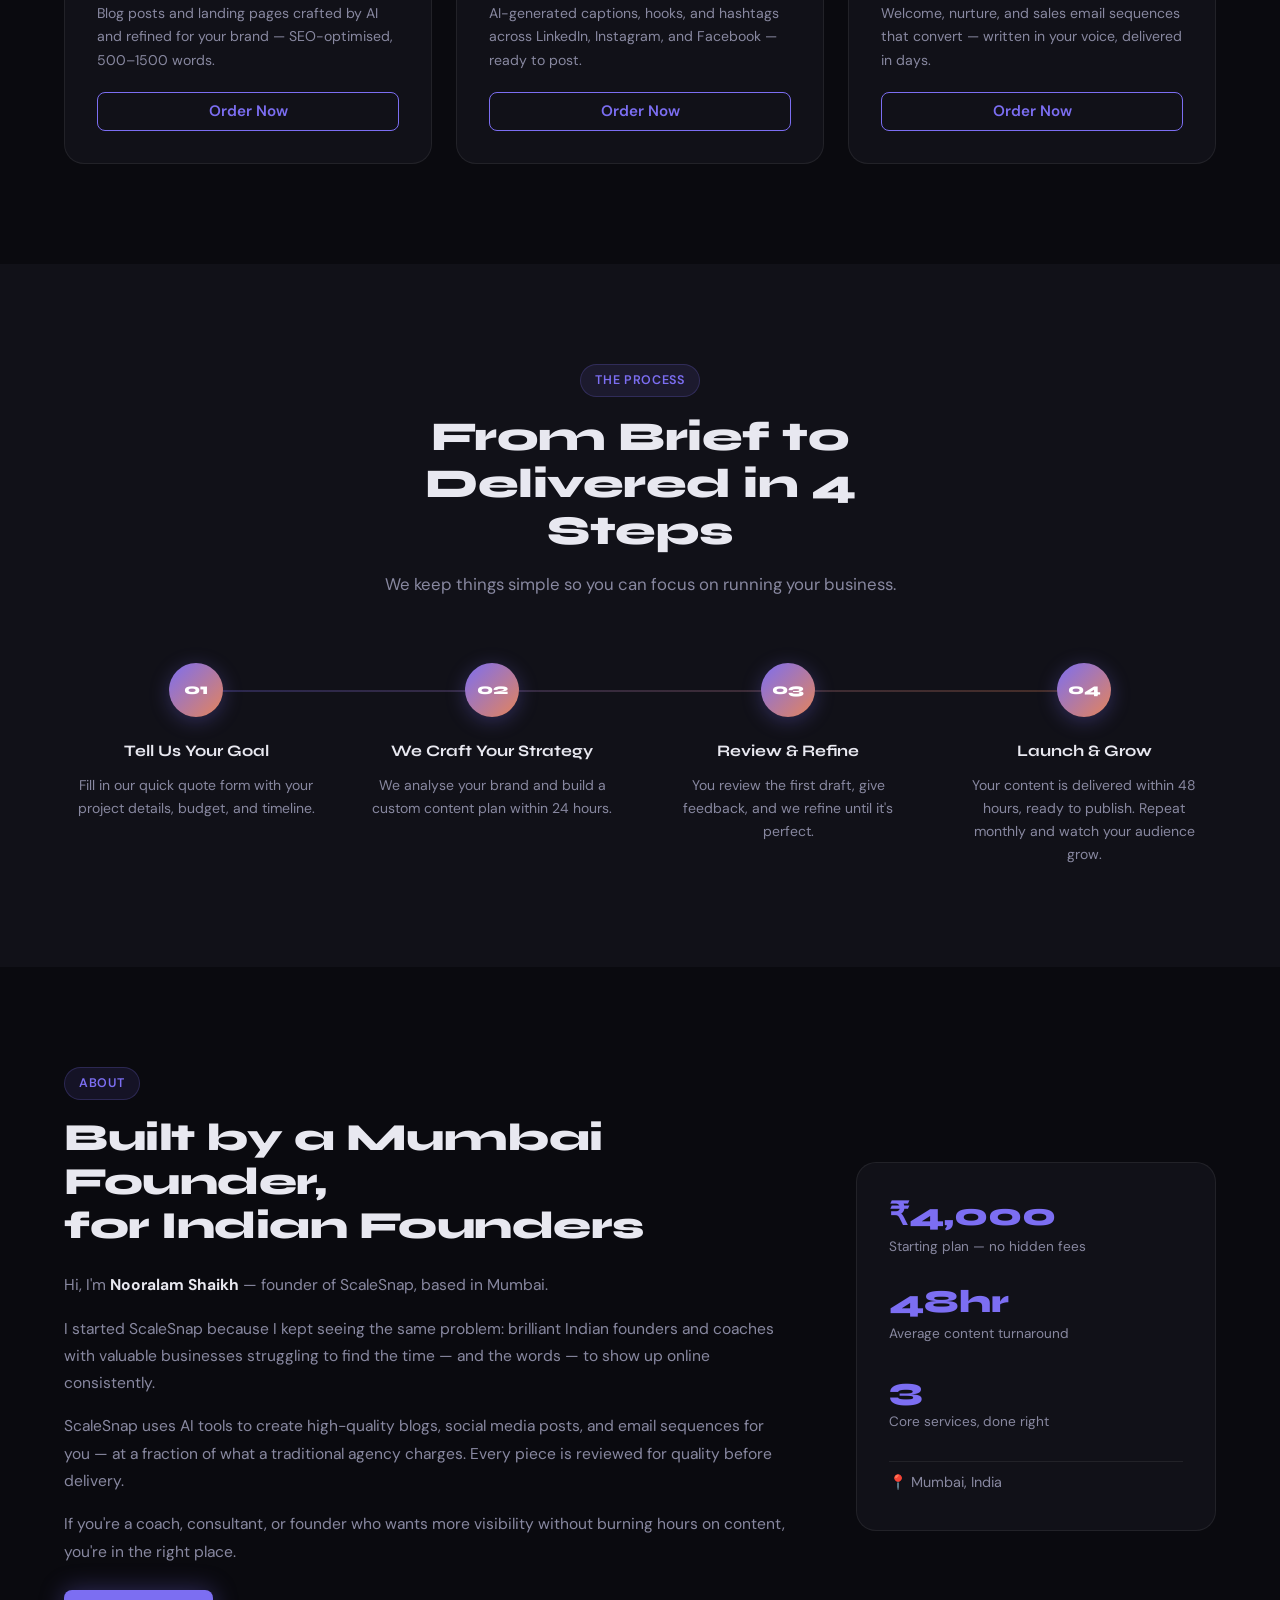
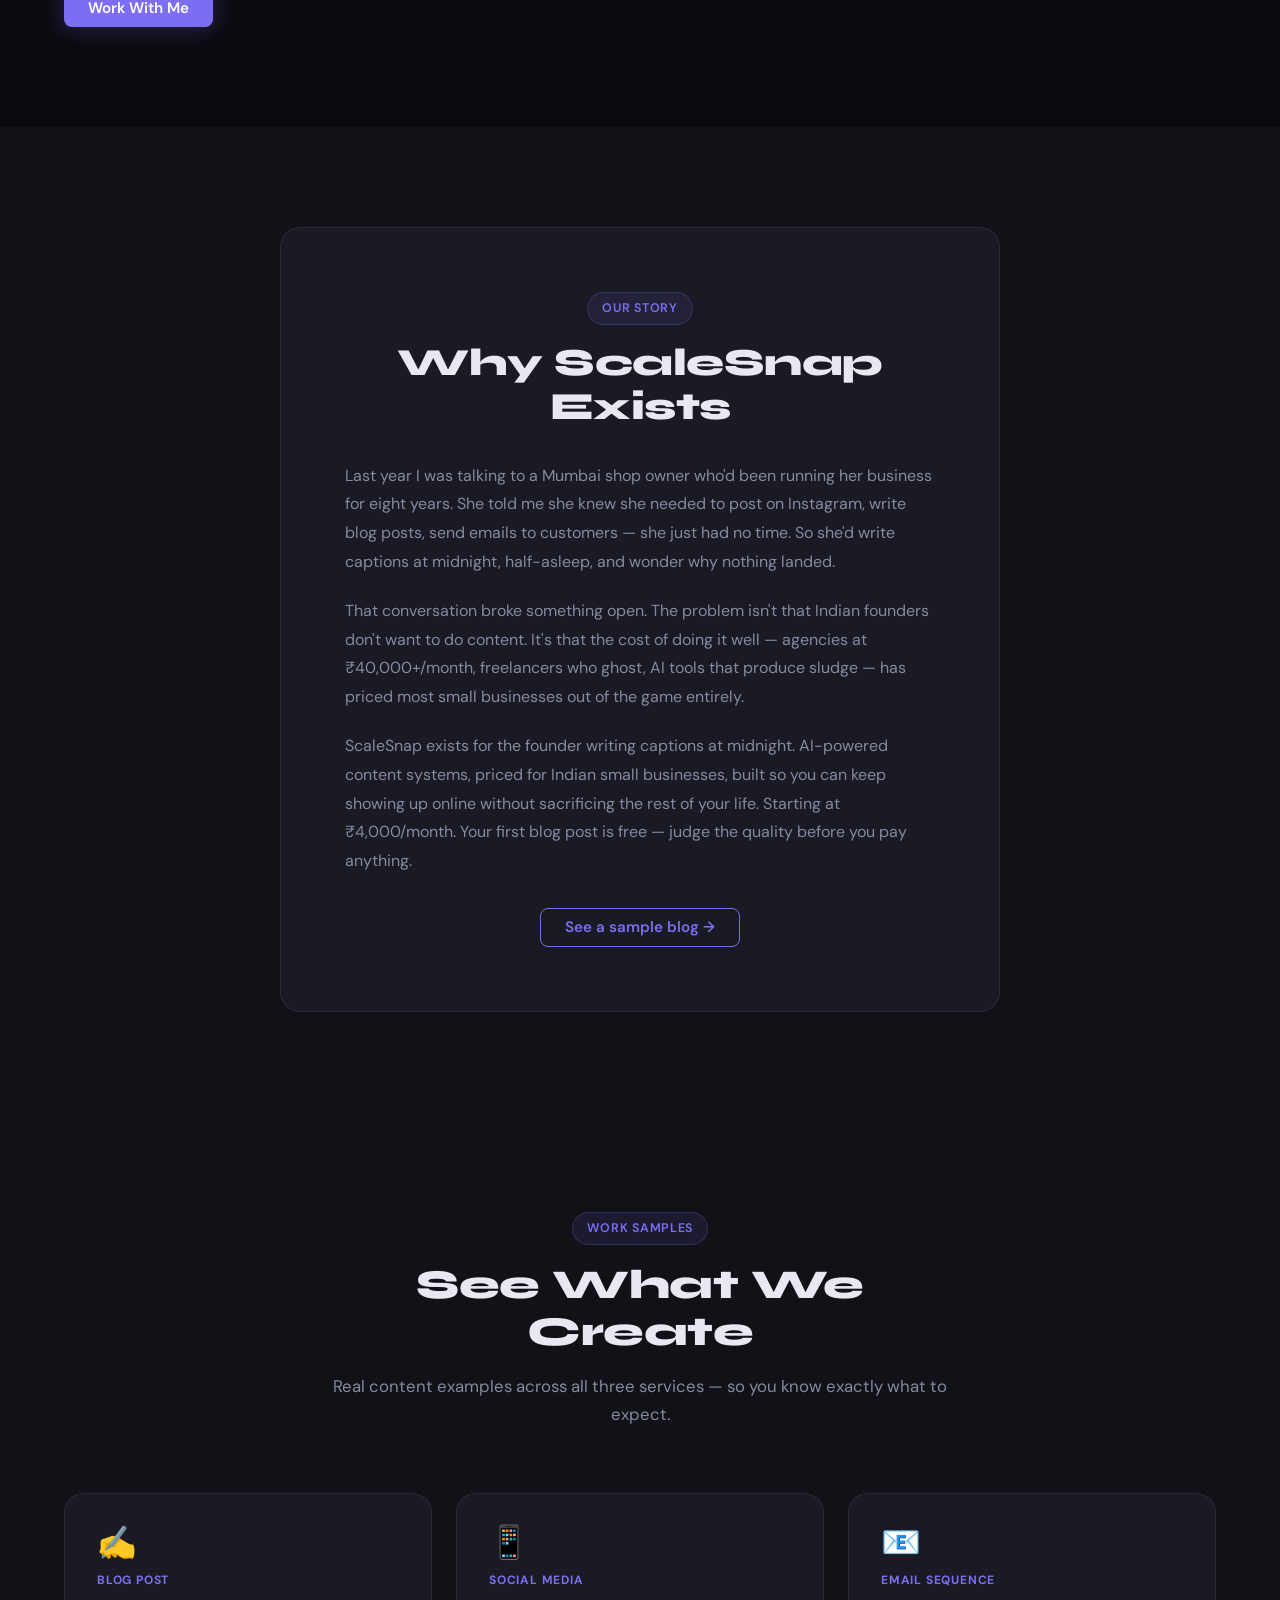
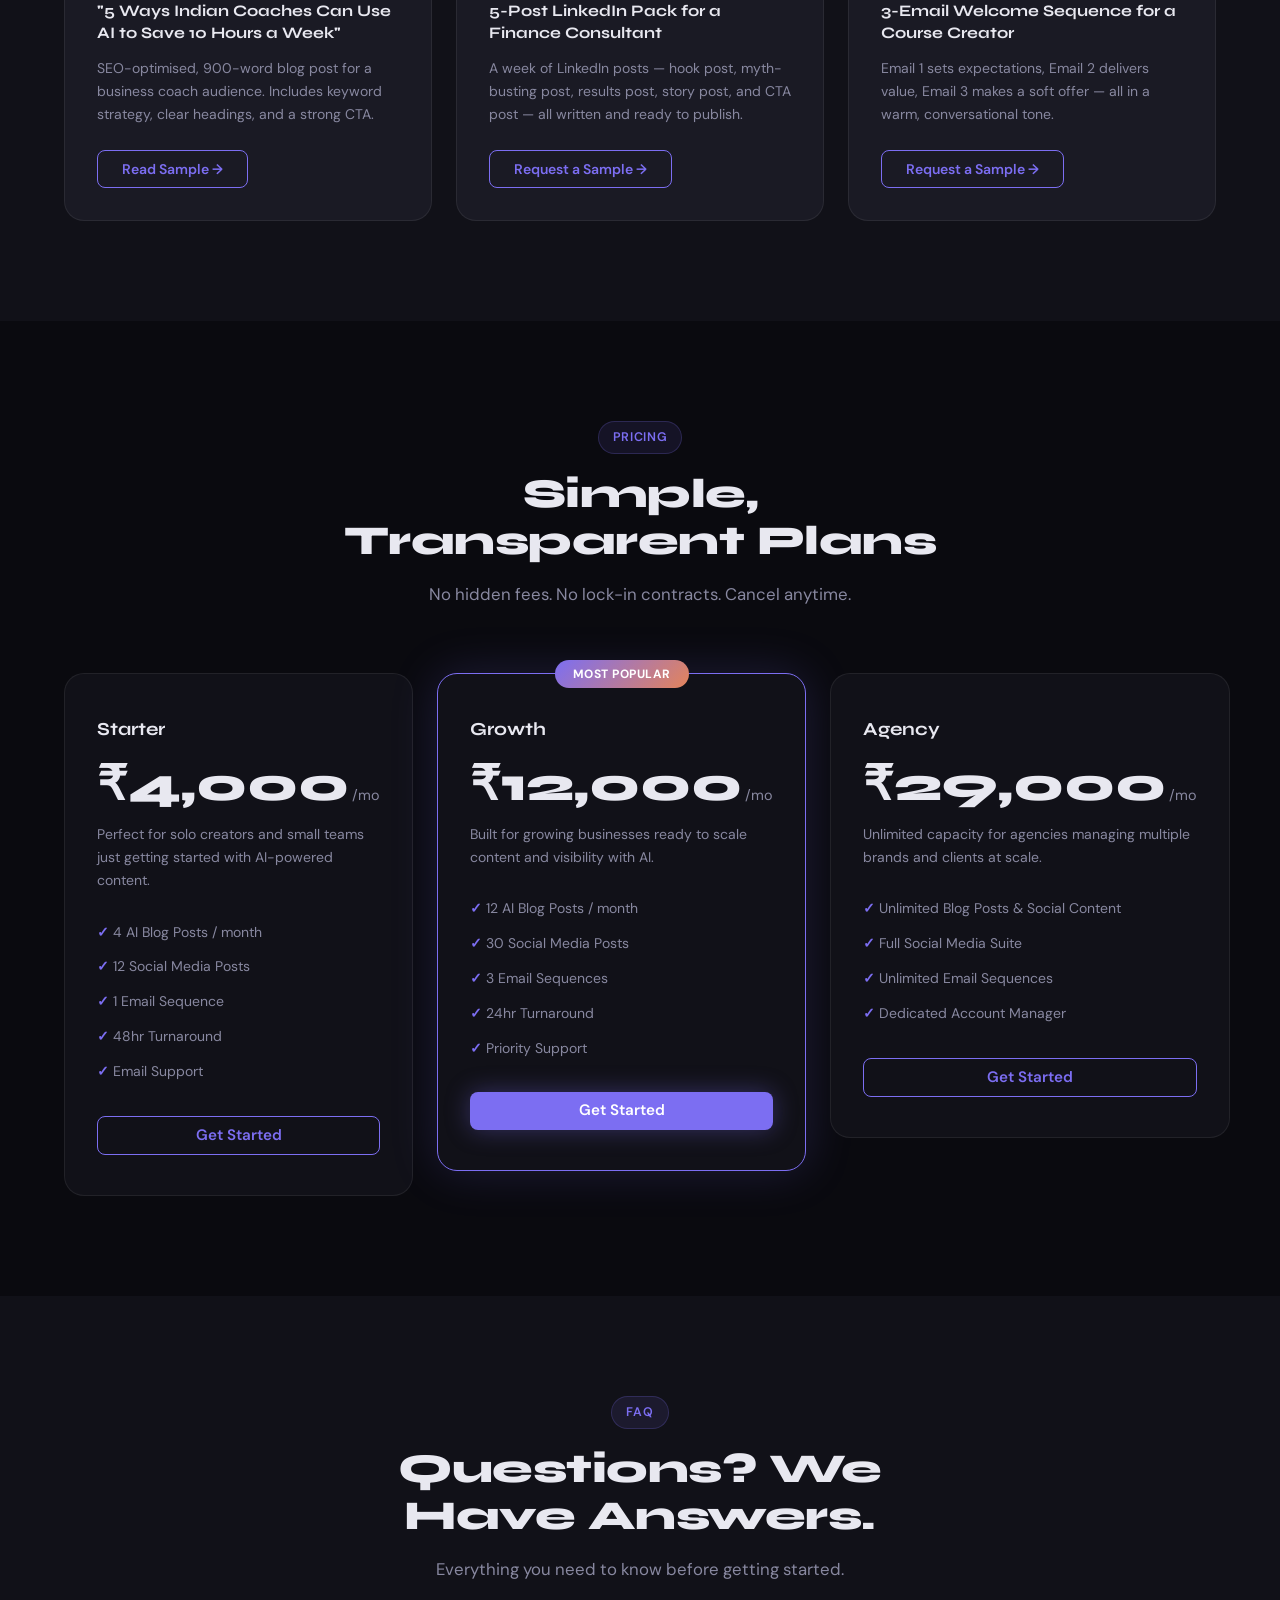
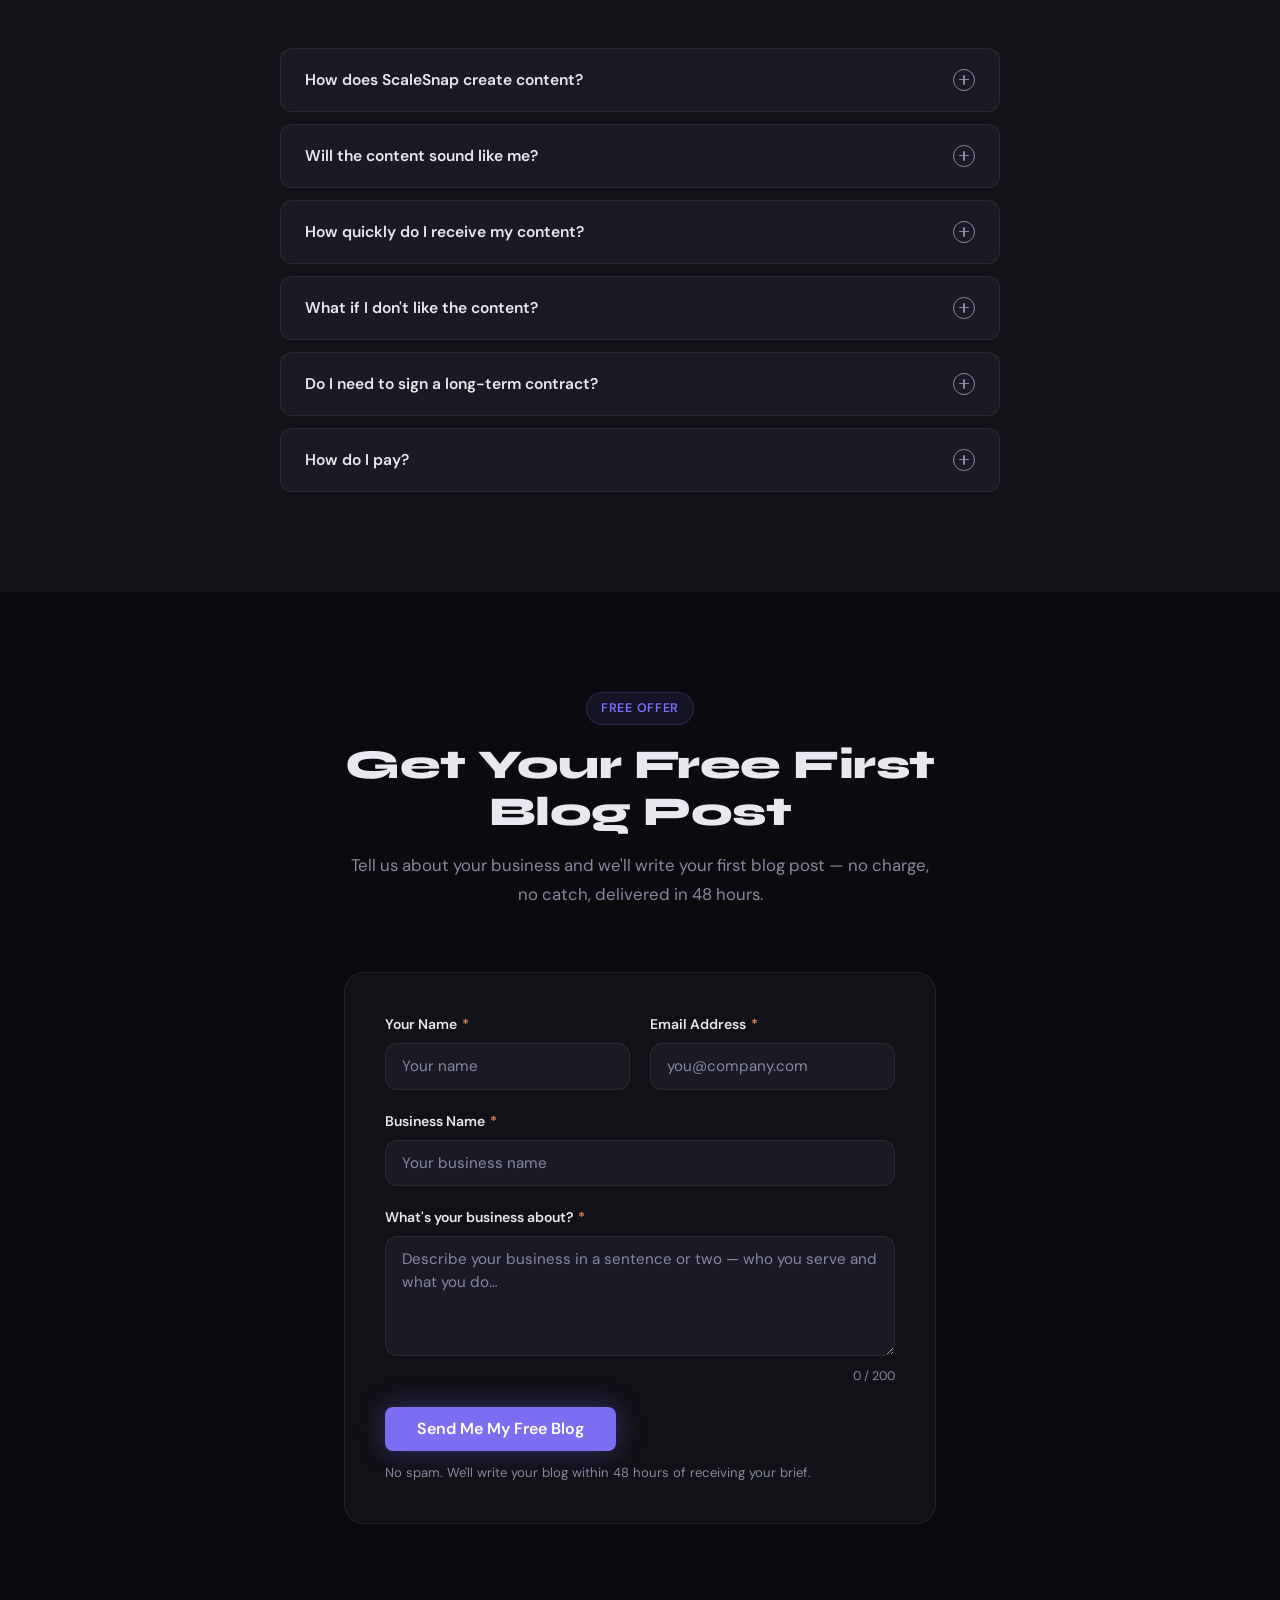
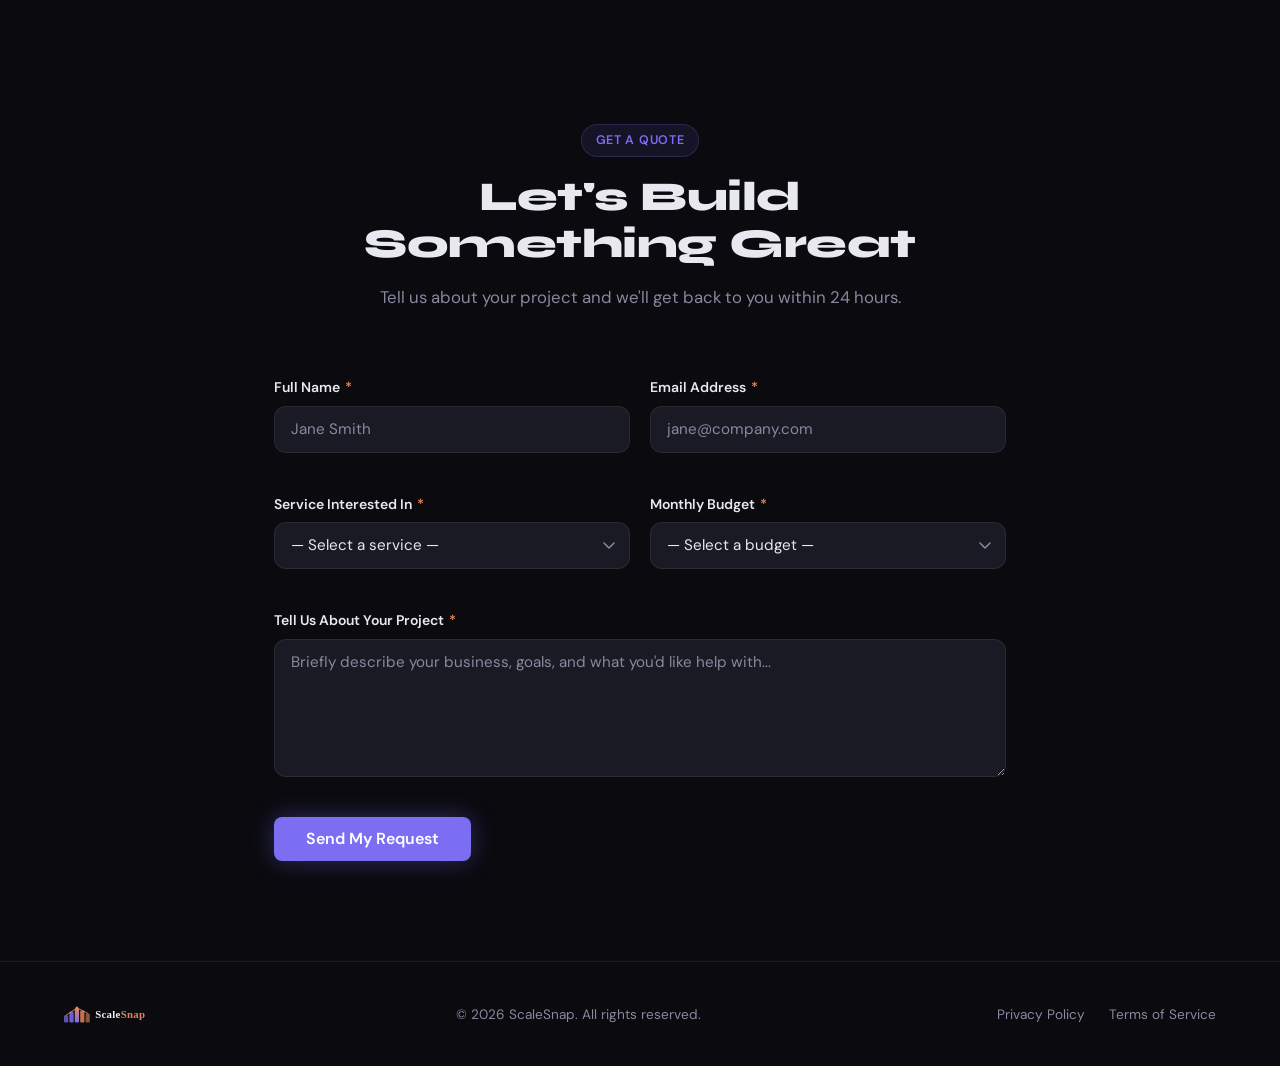
==== commit 46d79273: "feat: Agent 4 Edit — GA4 + lead magnet + founder story GA4 tracking (G-XL643N289Y) added to all 4 HT" ====
--- a/docs/index.html
+++ b/docs/index.html
@@ -57,6 +57,15 @@
     ]
   }
   </script>
+
+  <!-- Google tag (gtag.js) -->
+  <script async src="https://www.googletagmanager.com/gtag/js?id=G-XL643N289Y"></script>
+  <script>
+    window.dataLayer = window.dataLayer || [];
+    function gtag(){dataLayer.push(arguments);}
+    gtag('js', new Date());
+    gtag('config', 'G-XL643N289Y');
+  </script>
 </head>
 <body>
 
@@ -285,6 +294,25 @@
 
 
   <!-- ============================================================
+       FOUNDER STORY — WHY SCALESNAP EXISTS
+  ============================================================ -->
+  <section id="founder-story" class="section founder-story" aria-label="Why ScaleSnap exists">
+    <div class="container">
+      <div class="founder-story-inner fade-in">
+        <span class="section-tag">Our Story</span>
+        <h2 class="founder-story-heading">Why ScaleSnap Exists</h2>
+        <div class="founder-story-body">
+          <p>Last year I was talking to a Mumbai shop owner who'd been running her business for eight years. She told me she knew she needed to post on Instagram, write blog posts, send emails to customers — she just had no time. So she'd write captions at midnight, half-asleep, and wonder why nothing landed.</p>
+          <p>That conversation broke something open. The problem isn't that Indian founders don't want to do content. It's that the cost of doing it well — agencies at ₹40,000+/month, freelancers who ghost, AI tools that produce sludge — has priced most small businesses out of the game entirely.</p>
+          <p>ScaleSnap exists for the founder writing captions at midnight. AI-powered content systems, priced for Indian small businesses, built so you can keep showing up online without sacrificing the rest of your life. Starting at ₹4,000/month. Your first blog post is free — judge the quality before you pay anything.</p>
+        </div>
+        <a href="scalesnap_sample_blog.pdf" target="_blank" rel="noopener" class="btn btn-outline">See a sample blog →</a>
+      </div>
+    </div>
+  </section>
+
+
+  <!-- ============================================================
        WORK SAMPLES SECTION
   ============================================================ -->
   <section id="work-samples" class="section work-samples" aria-label="Work samples">
@@ -481,6 +509,88 @@
         </div>
 
       </div>
+    </div>
+  </section>
+
+
+  <!-- ============================================================
+       FREE BLOG LEAD MAGNET
+  ============================================================ -->
+  <section id="free-blog" class="section lead-magnet" aria-label="Get your free first blog post">
+    <div class="container lead-magnet-inner">
+
+      <div class="section-header fade-in">
+        <span class="section-tag">Free Offer</span>
+        <h2>Get Your Free First Blog Post</h2>
+        <p>Tell us about your business and we'll write your first blog post — no charge, no catch, delivered in 48 hours.</p>
+      </div>
+
+      <form
+        id="leadMagnetForm"
+        class="lead-form fade-in"
+        action="https://formspree.io/f/mojrjlkk"
+        method="POST"
+        novalidate
+      >
+        <input type="hidden" name="_subject" value="Free Blog Lead — ScaleSnap">
+
+        <div class="form-group">
+          <label for="lm-name">Your Name <span class="required-star" aria-hidden="true">*</span></label>
+          <input
+            type="text"
+            id="lm-name"
+            name="name"
+            placeholder="Your name"
+            autocomplete="name"
+            aria-required="true"
+          />
+        </div>
+
+        <div class="form-group">
+          <label for="lm-email">Email Address <span class="required-star" aria-hidden="true">*</span></label>
+          <input
+            type="email"
+            id="lm-email"
+            name="email"
+            placeholder="you@company.com"
+            autocomplete="email"
+            aria-required="true"
+          />
+        </div>
+
+        <div class="form-group form-group--full">
+          <label for="lm-business">Business Name <span class="required-star" aria-hidden="true">*</span></label>
+          <input
+            type="text"
+            id="lm-business"
+            name="business_name"
+            placeholder="Your business name"
+            aria-required="true"
+          />
+        </div>
+
+        <div class="form-group form-group--full">
+          <label for="lm-about">What's your business about? <span class="required-star" aria-hidden="true">*</span></label>
+          <textarea
+            id="lm-about"
+            name="business_about"
+            rows="4"
+            maxlength="200"
+            placeholder="Describe your business in a sentence or two — who you serve and what you do…"
+            aria-required="true"
+          ></textarea>
+          <span class="lm-char-count" id="lmCharCount" aria-live="polite">0 / 200</span>
+        </div>
+
+        <div class="form-group form-group--full lm-submit-wrap">
+          <button type="submit" class="btn btn-primary btn-lg" id="lmSubmitBtn">
+            <span class="btn-text">Send Me My Free Blog</span>
+            <span class="btn-spinner" aria-hidden="true"></span>
+          </button>
+          <p class="lm-disclaimer">No spam. We'll write your blog within 48 hours of receiving your brief.</p>
+        </div>
+
+      </form>
     </div>
   </section>
 
--- a/docs/style.css
+++ b/docs/style.css
@@ -1455,6 +1455,12 @@
     grid-template-columns: 1fr;
   }
 
+  /* -- Lead magnet -- */
+  .lead-form {
+    grid-template-columns: 1fr;
+    padding: 28px 24px;
+  }
+
   /* -- Footer -- */
   .footer-inner {
     flex-direction: column;
@@ -1486,6 +1492,98 @@
 
 
 /* ============================================================
+   22a. FOUNDER STORY SECTION
+============================================================ */
+.founder-story {
+  background: var(--surface);
+}
+
+.founder-story-inner {
+  max-width: 720px;
+  margin-inline: auto;
+  background: var(--surface-2);
+  border: 1px solid var(--border);
+  border-radius: var(--radius-lg);
+  padding: clamp(36px, 6vw, 64px);
+  text-align: center;
+}
+
+.founder-story-inner .section-tag {
+  margin-bottom: 16px;
+}
+
+.founder-story-heading {
+  font-family: var(--font-head);
+  font-size: clamp(1.7rem, 3vw, 2.4rem);
+  font-weight: 800;
+  letter-spacing: -0.5px;
+  line-height: 1.15;
+  margin-bottom: 32px;
+}
+
+.founder-story-body {
+  text-align: left;
+  margin-bottom: 32px;
+}
+
+.founder-story-body p {
+  color: var(--text-muted);
+  font-size: 1rem;
+  line-height: 1.8;
+  margin-bottom: 20px;
+}
+
+.founder-story-body p:last-child {
+  margin-bottom: 0;
+}
+
+
+/* ============================================================
+   22b. LEAD MAGNET SECTION
+============================================================ */
+.lead-magnet {
+  background: var(--bg);
+}
+
+.lead-magnet-inner {
+  max-width: 640px;
+  margin-inline: auto;
+}
+
+.lead-form {
+  display: grid;
+  grid-template-columns: 1fr 1fr;
+  gap: 20px;
+  background: var(--surface);
+  border: 1px solid var(--border);
+  border-radius: var(--radius-lg);
+  padding: 40px;
+}
+
+.lm-char-count {
+  font-size: 0.78rem;
+  color: var(--text-muted);
+  text-align: right;
+  margin-top: 4px;
+  display: block;
+}
+
+.lm-submit-wrap {
+  display: flex;
+  flex-direction: column;
+  gap: 0;
+  align-items: flex-start;
+}
+
+.lm-disclaimer {
+  margin-top: 12px;
+  font-size: 0.82rem;
+  color: var(--text-muted);
+  line-height: 1.5;
+}
+
+
+/* ============================================================
    23. RESPONSIVE — SMALL MOBILE (≤480px)
 ============================================================ */
 @media (max-width: 480px) {
@@ -1510,4 +1608,12 @@
   .sample-card {
     padding: 24px;
   }
-}
+
+  .founder-story-inner {
+    padding: 28px 24px;
+  }
+
+  .lead-form {
+    padding: 24px 20px;
+  }
+}
